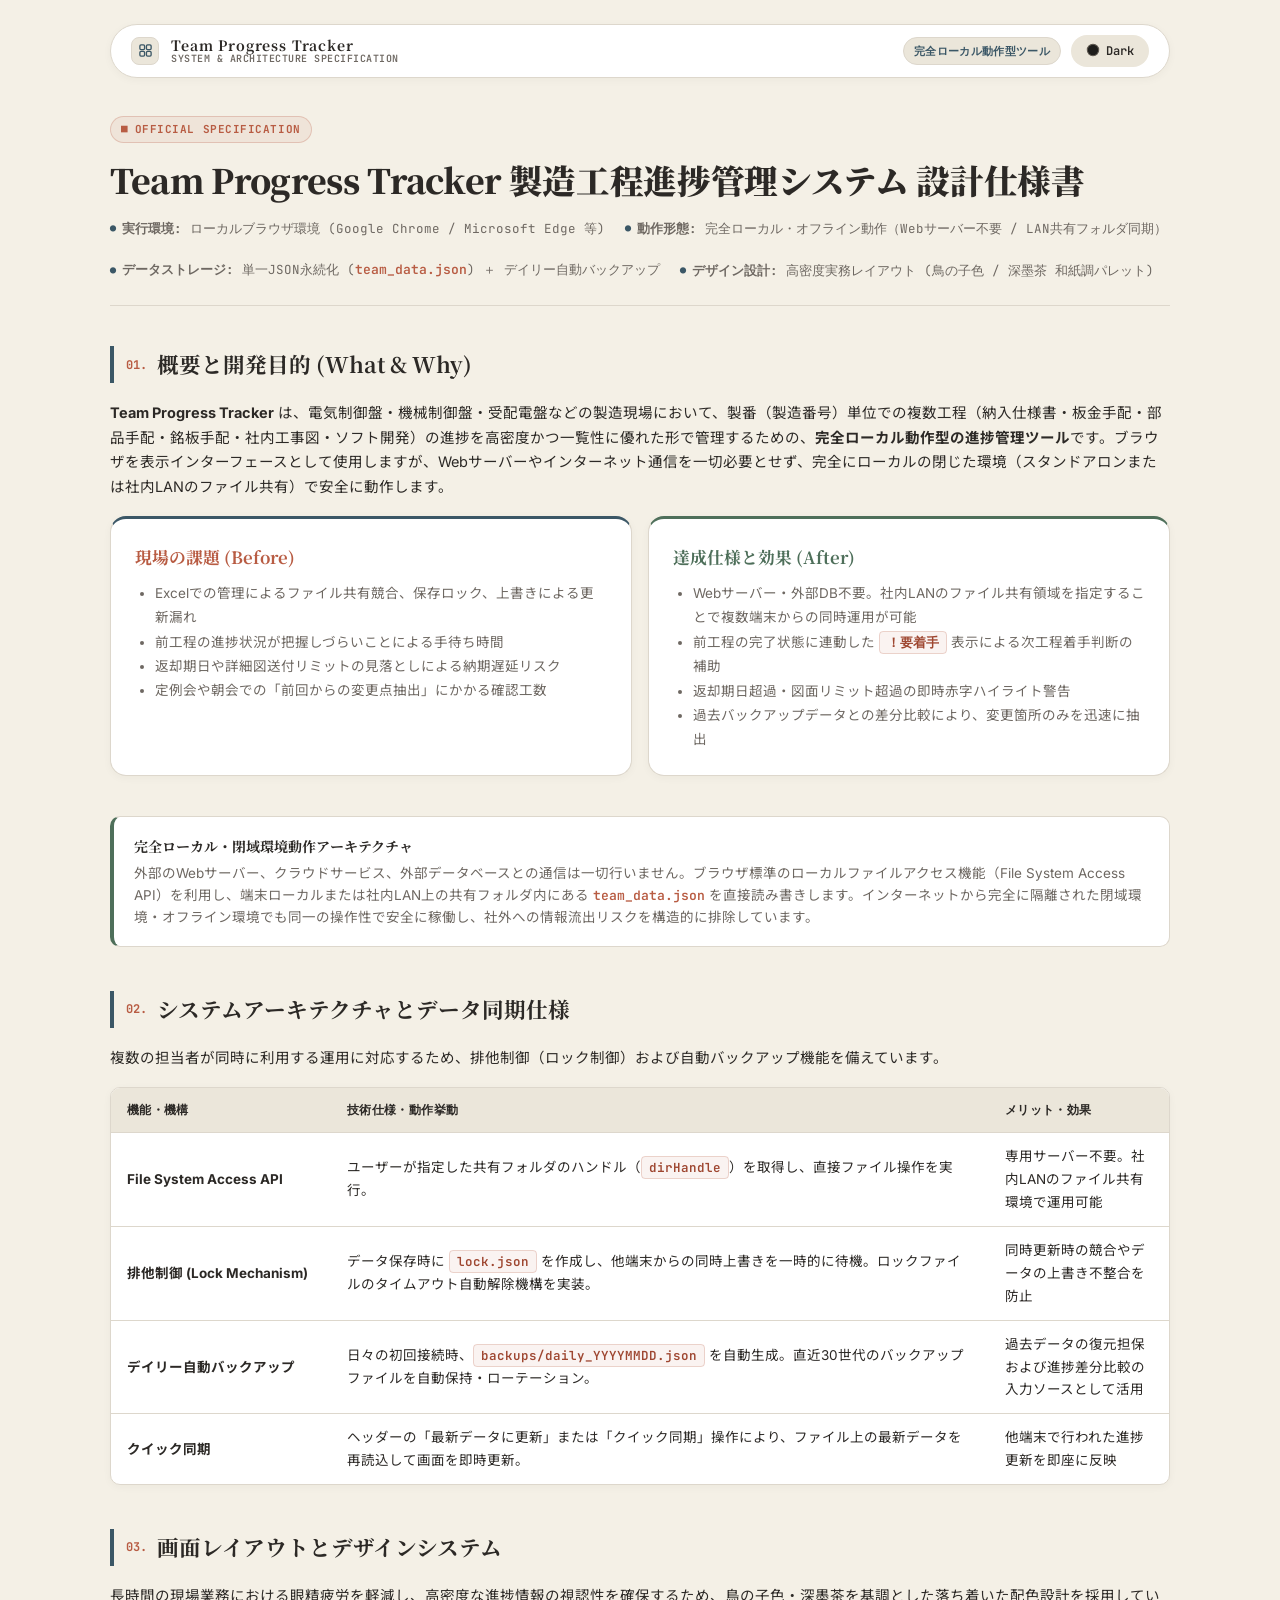
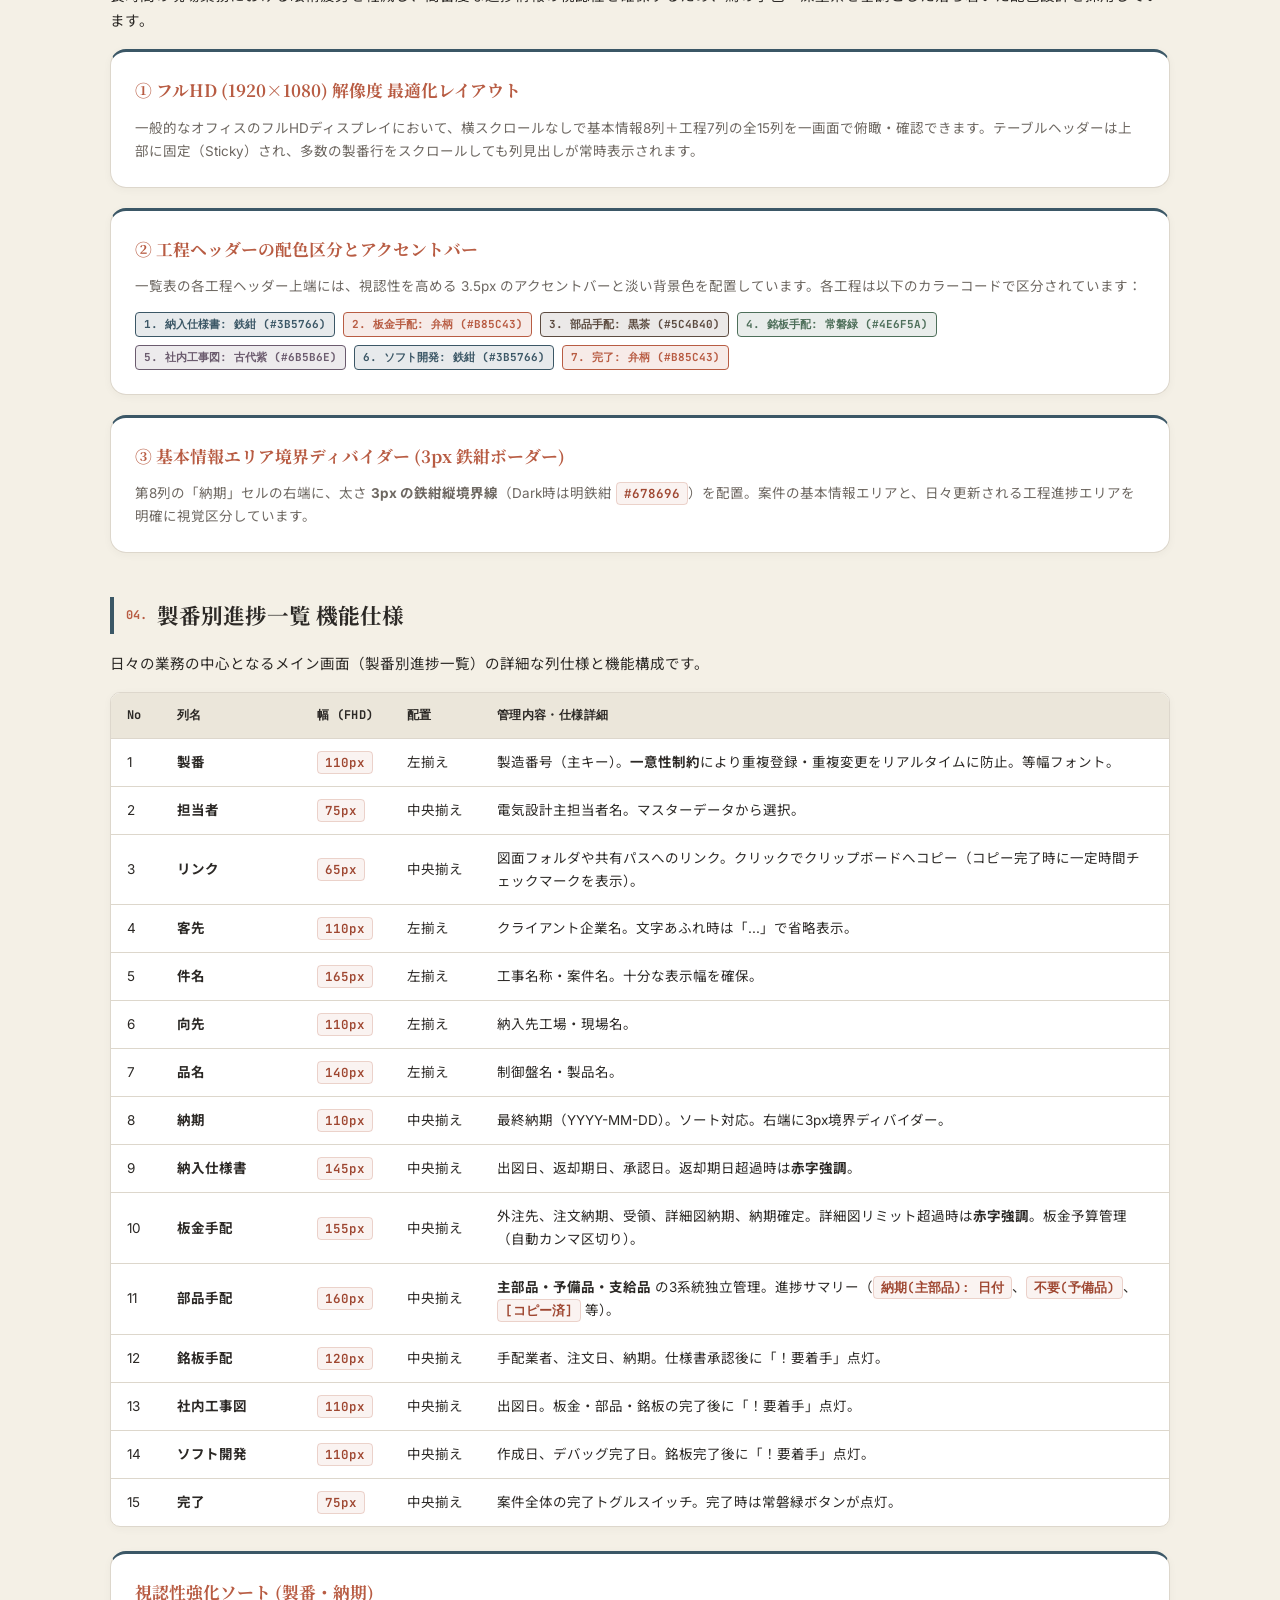
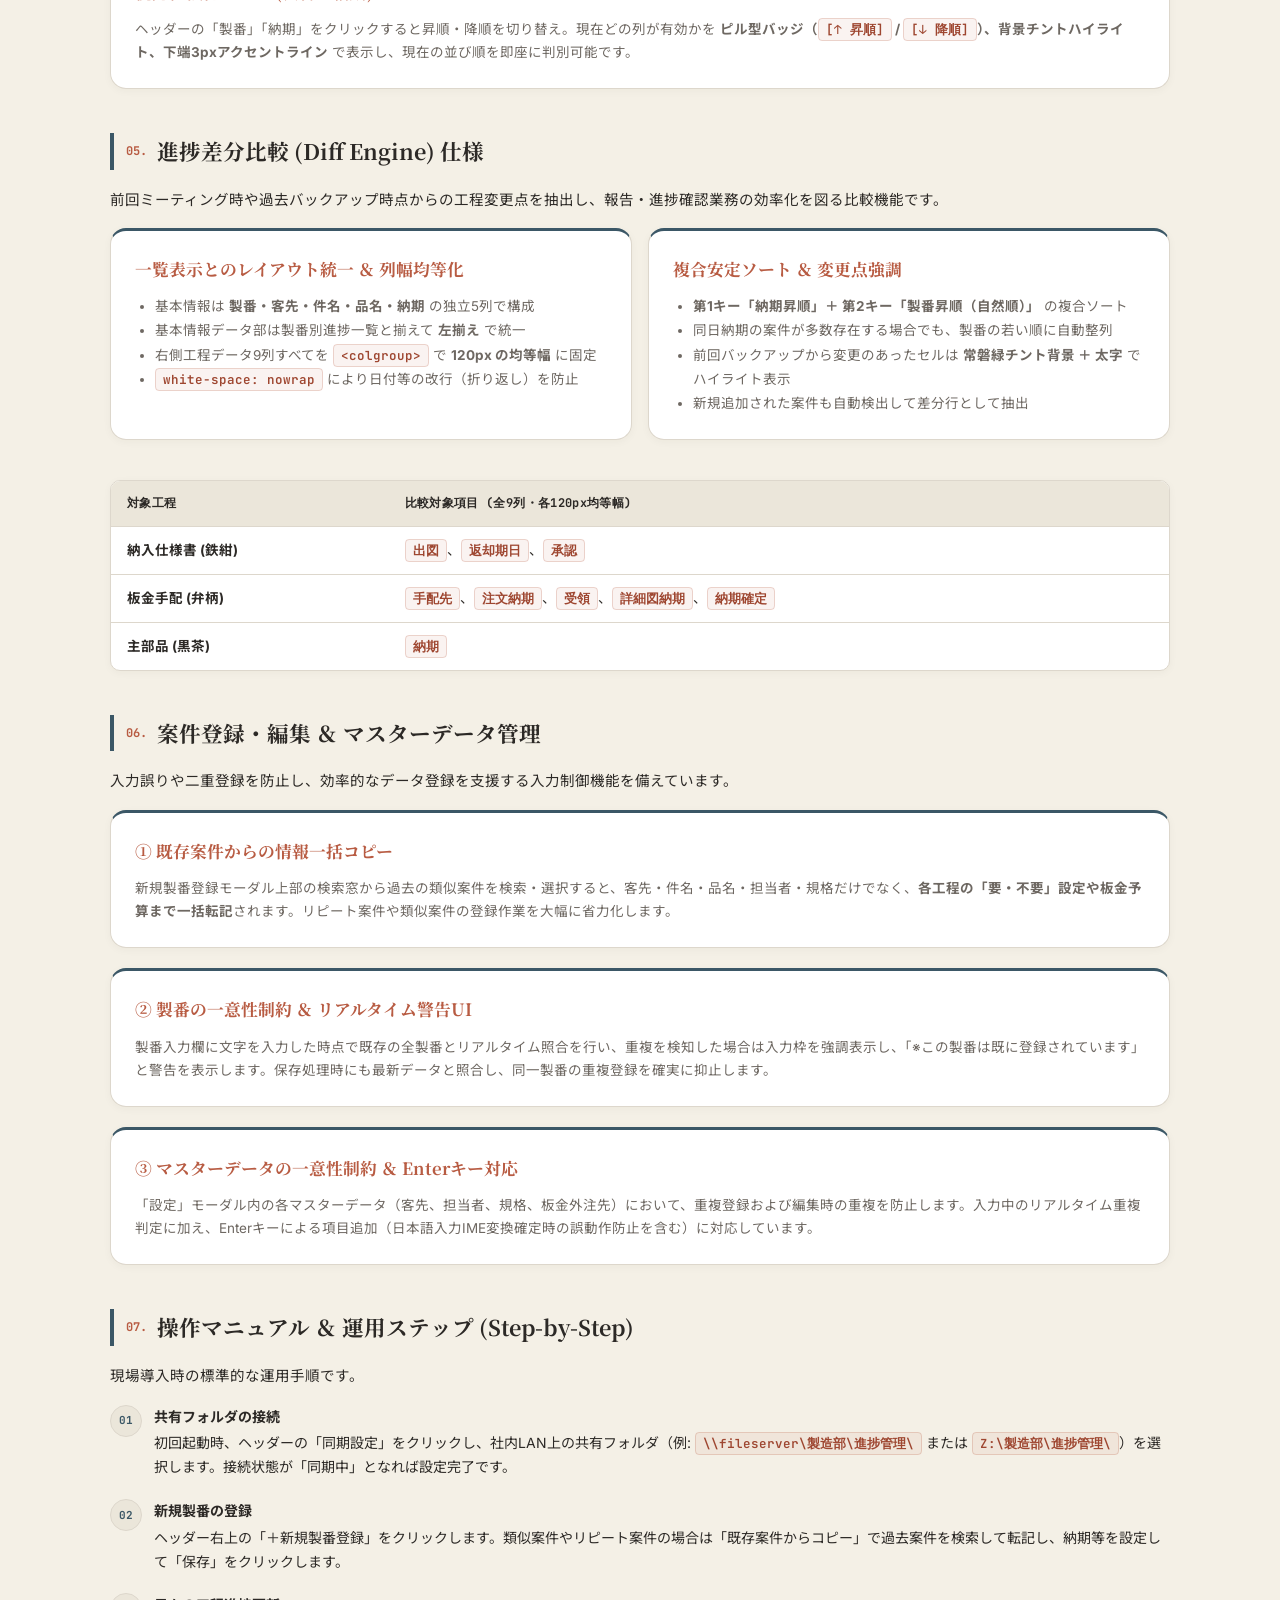
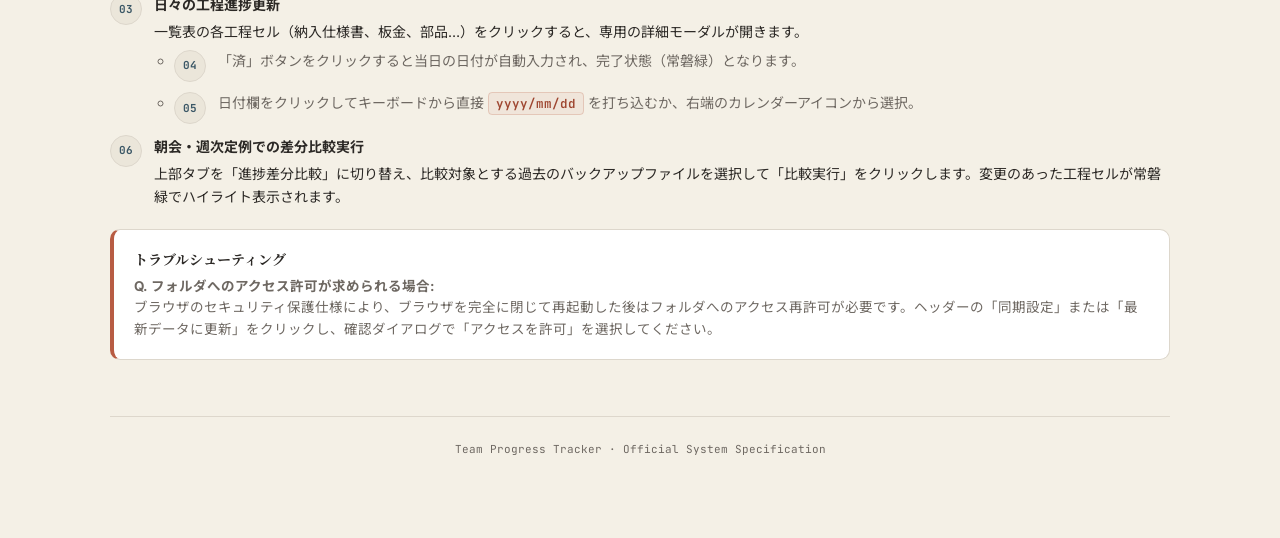
==== docs/SPECIFICATION.html @ 0c5ca718 "feat: 製造工程進捗管理システム (Team Progress Tracker) リリース ・完全ローカル・オフライン動作型進捗管理ツール ・社内LAN共有フォルダ同期・排他制御・デイリー自動バッ" ====
<!DOCTYPE html>
<html lang="ja" data-theme="light">
<head>
  <meta charset="UTF-8">
  <meta name="viewport" content="width=device-width, initial-scale=1.0">
  <title>Team Progress Tracker 取扱・機能設計仕様書</title>
  <link rel="preconnect" href="https://fonts.googleapis.com">
  <link rel="preconnect" href="https://fonts.gstatic.com" crossorigin>
  <link href="https://fonts.googleapis.com/css2?family=Cinzel:wght@600;700&family=Inter:wght@400;500;600;700&family=JetBrains+Mono:wght@400;500;600;700&family=Noto+Sans+JP:wght@400;500;700&family=Noto+Serif+JP:wght@600;700;900&display=swap" rel="stylesheet">
  <style>
    :root {
      /* Surface & Base (Light Mode: 鳥の子色パレット) */
      --bg-base: #F4F0E6;           /* 鳥の子色 (和紙調エクリュ) */
      --bg-card: #FFFFFF;           /* カード白 */
      --bg-subtle: #EBE6DA;         /* 薄グレージュ */
      --text-main: #2C2926;         /* 墨黒 */
      --text-muted: #6E6862;        /* 補助テキスト */
      --border-color: #DDD7CC;      /* やさしい境界線 */
      --border-strong: #C4BCAC;     /* 明瞭な区切り線 */

      /* 伝統色アクセント (Light Mode) */
      --color-primary: #3B5766;     /* 鉄紺 (Primary) */
      --color-accent: #B85C43;      /* 弁柄 (Accent / Ready) */
      --color-verify: #5C4B40;      /* 黒茶 (Neutral / Verify) */
      --color-success: #4E6F5A;     /* 常磐緑 (Success / Complete) */
      --color-purple: #6B5B6E;      /* 古代紫 (Secondary) */

      /* Typography */
      --font-heading: 'Noto Serif JP', 'Cinzel', serif;
      --font-body: 'Inter', 'Noto Sans JP', sans-serif;
      --font-mono: 'JetBrains Mono', monospace;

      /* UI Tokens */
      --radius-lg: 16px;
      --radius-md: 10px;
      --radius-sm: 6px;
      --shadow-sm: 0 2px 8px rgba(44, 41, 38, 0.04);
      --shadow-md: 0 4px 20px rgba(44, 41, 38, 0.06);
    }

    [data-theme="dark"] {
      /* Surface & Base (Dark Mode: 深墨茶パレット) */
      --bg-base: #1E1D1B;           /* 深墨茶 */
      --bg-card: #272623;           /* カード墨茶 */
      --bg-subtle: #32302C;         /* サブ墨茶 */
      --text-main: #EAE6DF;         /* 生成り白 */
      --text-muted: #ADA69E;        /* 補助テキスト */
      --border-color: #3E3B37;      /* ダーク境界線 */
      --border-strong: #5A554E;     /* ダーク強調線 */

      /* 伝統色アクセント (Dark Mode視認性調整色) */
      --color-primary: #678696;     /* 明鉄紺 (Primary) */
      --color-accent: #D17962;      /* 明弁柄 (Accent / Ready) */
      --color-verify: #968B82;      /* 明黒茶 (Neutral / Verify) */
      --color-success: #70947D;     /* 明常磐緑 (Success / Complete) */
      --color-purple: #9B899E;      /* 明古代紫 (Secondary) */

      --shadow-sm: 0 2px 8px rgba(0, 0, 0, 0.2);
      --shadow-md: 0 4px 20px rgba(0, 0, 0, 0.3);
    }

    * {
      box-sizing: border-box;
      margin: 0;
      padding: 0;
    }

    body {
      background-color: var(--bg-base);
      color: var(--text-main);
      font-family: var(--font-body);
      line-height: 1.7;
      padding: 24px 20px 80px;
      transition: background-color 0.25s ease, color 0.25s ease;
      -webkit-font-smoothing: antialiased;
    }

    .container {
      max-width: 1060px;
      margin: 0 auto;
    }

    /* ==========================================================================
       1. フローティング Universal Header Shell
       ========================================================================== */
    .top-controls {
      position: sticky;
      top: 16px;
      z-index: 100;
      width: 100%;
      max-width: 1060px;
      height: 54px;
      box-sizing: border-box;
      background: var(--bg-card);
      border: 1px solid var(--border-color);
      border-radius: 30px;
      padding: 0 20px;
      margin: 0 auto 36px;
      display: flex;
      justify-content: space-between;
      align-items: center;
      box-shadow: var(--shadow-sm);
      backdrop-filter: blur(12px);
      -webkit-backdrop-filter: blur(12px);
    }

    .brand-status {
      display: flex;
      align-items: center;
      gap: 12px;
    }

    .brand-icon-box {
      width: 28px;
      height: 28px;
      border-radius: 8px;
      background: var(--bg-subtle);
      border: 1px solid var(--border-color);
      display: flex;
      align-items: center;
      justify-content: center;
      color: var(--color-primary);
      flex-shrink: 0;
    }

    .brand-title-group {
      display: flex;
      flex-direction: column;
      line-height: 1.2;
    }

    .brand-title {
      font-family: var(--font-heading);
      font-weight: 700;
      font-size: 14px;
      letter-spacing: 0.06em;
      color: var(--text-main);
    }

    .brand-subtitle {
      font-family: var(--font-mono);
      font-size: 10px;
      font-weight: 600;
      color: var(--text-muted);
      letter-spacing: 0.05em;
    }

    .header-actions {
      display: flex;
      align-items: center;
      gap: 10px;
    }

    .nav-badge {
      font-family: var(--font-mono);
      font-size: 11px;
      font-weight: 600;
      padding: 4px 10px;
      background: var(--bg-subtle);
      border: 1px solid var(--border-color);
      border-radius: 20px;
      color: var(--color-primary);
      letter-spacing: 0.03em;
    }

    .theme-toggle-btn {
      background: var(--bg-subtle);
      border: 1px solid transparent;
      color: var(--text-main);
      padding: 0 14px;
      height: 32px;
      box-sizing: border-box;
      border-radius: 20px;
      font-size: 12px;
      font-weight: 600;
      font-family: var(--font-mono);
      line-height: 1;
      cursor: pointer;
      display: inline-flex;
      align-items: center;
      gap: 6px;
      transition: all 0.2s ease;
    }

    .theme-toggle-btn:hover {
      border-color: var(--border-color);
      transform: translateY(-1px);
    }

    /* ==========================================================================
       2. タイトルヘッダー & メインコンテンツ
       ========================================================================== */
    .doc-header {
      margin-bottom: 40px;
      padding-bottom: 24px;
      border-bottom: 1px solid var(--border-color);
    }

    .tool-tag {
      display: inline-flex;
      align-items: center;
      gap: 6px;
      font-family: var(--font-mono);
      font-size: 11px;
      font-weight: 700;
      color: var(--color-accent);
      background: rgba(184, 92, 67, 0.08);
      border: 1px solid rgba(184, 92, 67, 0.25);
      padding: 3px 10px;
      border-radius: 20px;
      letter-spacing: 0.05em;
      margin-bottom: 14px;
    }

    [data-theme="dark"] .tool-tag {
      background: rgba(209, 121, 98, 0.12);
      border-color: rgba(209, 121, 98, 0.3);
    }

    h1 {
      font-family: var(--font-heading);
      font-size: 2.1rem;
      font-weight: 900;
      color: var(--text-main);
      letter-spacing: -0.01em;
      line-height: 1.35;
      margin-bottom: 16px;
    }

    .meta-grid {
      display: flex;
      flex-wrap: wrap;
      gap: 20px;
      font-size: 12.5px;
      font-family: var(--font-mono);
      color: var(--text-muted);
    }

    .meta-item {
      display: flex;
      align-items: center;
      gap: 6px;
    }

    .meta-symbol {
      color: var(--color-primary);
      font-size: 10px;
    }

    /* ==========================================================================
       3. セクション & カードコンポーネント
       ========================================================================== */
    section {
      margin-bottom: 44px;
    }

    h2 {
      font-family: var(--font-heading);
      font-size: 1.35rem;
      font-weight: 700;
      color: var(--text-main);
      margin-bottom: 18px;
      display: flex;
      align-items: center;
      gap: 10px;
      border-left: 4px solid var(--color-primary);
      padding-left: 12px;
    }

    h2 .section-indicator {
      color: var(--color-accent);
      font-size: 12px;
      font-family: var(--font-mono);
      font-weight: 700;
    }

    h3 {
      font-family: var(--font-heading);
      font-size: 1.05rem;
      font-weight: 700;
      color: var(--color-accent);
      margin: 20px 0 10px;
    }

    p {
      margin-bottom: 16px;
      color: var(--text-main);
      font-size: 14.5px;
    }

    .card {
      background-color: var(--bg-card);
      border: 1px solid var(--border-color);
      border-radius: var(--radius-lg);
      padding: 24px;
      margin-bottom: 20px;
      box-shadow: var(--shadow-sm);
      border-top: 3px solid var(--color-primary);
    }

    .card-grid {
      display: grid;
      grid-template-columns: repeat(auto-fit, minmax(310px, 1fr));
      gap: 16px;
      margin-bottom: 20px;
    }

    /* テーブル */
    .table-container {
      overflow-x: auto;
      border-radius: var(--radius-md);
      border: 1px solid var(--border-color);
      background: var(--bg-card);
      margin: 16px 0 24px;
      box-shadow: var(--shadow-sm);
    }

    table {
      width: 100%;
      border-collapse: collapse;
      font-size: 13.5px;
    }

    th {
      background-color: var(--bg-subtle);
      color: var(--text-main);
      font-family: var(--font-mono);
      font-size: 12px;
      font-weight: 700;
      padding: 12px 16px;
      text-align: left;
      border-bottom: 1px solid var(--border-color);
      letter-spacing: 0.03em;
    }

    td {
      padding: 12px 16px;
      border-bottom: 1px solid var(--border-color);
      color: var(--text-main);
    }

    tr:last-child td {
      border-bottom: none;
    }

    tr:hover td {
      background-color: rgba(59, 87, 102, 0.03);
    }

    /* コード・ブロック */
    pre {
      background-color: var(--bg-subtle);
      border: 1px solid var(--border-color);
      border-radius: var(--radius-md);
      padding: 16px 18px;
      overflow-x: auto;
      margin: 12px 0 20px;
    }

    code {
      font-family: var(--font-mono);
      font-size: 13px;
      color: var(--color-accent);
      font-weight: 600;
    }

    p code, li code, td code {
      background: rgba(184, 92, 67, 0.07);
      border: 1px solid rgba(184, 92, 67, 0.22);
      color: #9E4630;
      padding: 2px 7px;
      border-radius: 4px;
      font-size: 12.5px;
    }

    [data-theme="dark"] p code, 
    [data-theme="dark"] li code, 
    [data-theme="dark"] td code {
      background: rgba(209, 121, 98, 0.12);
      border-color: rgba(209, 121, 98, 0.3);
      color: #E29D8B;
    }

    /* コールアウト / アラート */
    .callout {
      border-radius: var(--radius-md);
      padding: 18px 20px;
      margin: 18px 0;
      display: flex;
      gap: 14px;
      background: var(--bg-card);
      border: 1px solid var(--border-color);
      border-left: 4px solid var(--color-primary);
    }

    .callout.accent {
      border-left-color: var(--color-accent);
    }

    .callout.success {
      border-left-color: var(--color-success);
    }

    .callout-title {
      font-family: var(--font-heading);
      font-size: 14px;
      font-weight: 700;
      color: var(--text-main);
      margin-bottom: 4px;
    }

    .callout-body {
      font-size: 13.5px;
      color: var(--text-muted);
      line-height: 1.6;
    }

    /* ステップリスト */
    .step-list {
      list-style: none;
      counter-reset: step-seq;
      margin: 14px 0;
    }

    .step-list li {
      counter-increment: step-seq;
      position: relative;
      padding-left: 44px;
      margin-bottom: 20px;
      font-size: 14px;
    }

    .step-list li::before {
      content: counter(step-seq, decimal-leading-zero);
      position: absolute;
      left: 0;
      top: 0;
      width: 30px;
      height: 30px;
      background: var(--bg-subtle);
      border: 1px solid var(--border-color);
      color: var(--color-primary);
      font-family: var(--font-mono);
      font-weight: 700;
      border-radius: 50%;
      display: flex;
      align-items: center;
      justify-content: center;
      font-size: 11px;
    }

    .step-title {
      font-weight: 700;
      color: var(--text-main);
      margin-bottom: 3px;
    }

    /* バッジ */
    .badge {
      display: inline-block;
      padding: 2px 8px;
      border-radius: 4px;
      font-size: 11px;
      font-family: var(--font-mono);
      font-weight: 700;
    }

    .badge-primary { background: rgba(59, 87, 102, 0.12); color: var(--color-primary); border: 1px solid var(--color-primary); }
    .badge-accent { background: rgba(184, 92, 67, 0.12); color: var(--color-accent); border: 1px solid var(--color-accent); }
    .badge-success { background: rgba(78, 111, 90, 0.12); color: var(--color-success); border: 1px solid var(--color-success); }
    .badge-purple { background: rgba(107, 91, 110, 0.12); color: var(--color-purple); border: 1px solid var(--color-purple); }

    /* ==========================================================================
       4. フッター規格
       ========================================================================== */
    .spec-footer {
      width: 100%;
      max-width: 1060px;
      margin-top: 56px;
      padding-top: 24px;
      border-top: 1px solid var(--border-color);
      text-align: center;
      margin-left: auto;
      margin-right: auto;
    }

    .spec-footer-sub {
      font-family: var(--font-mono);
      font-size: 11px;
      color: var(--text-muted);
      line-height: 1.6;
    }

    @media (max-width: 640px) {
      body {
        padding: 16px 14px 60px;
      }
      .top-controls {
        height: 50px;
        padding: 0 14px;
        margin-bottom: 24px;
      }
      .brand-subtitle {
        display: none;
      }
      h1 {
        font-size: 1.6rem;
      }
    }
  </style>
</head>
<body>

  <div class="container">
    <!-- 共通フローティングヘッダー -->
    <header class="top-controls">
      <div class="brand-status">
        <div class="brand-icon-box">
          <svg width="15" height="15" viewBox="0 0 16 16" fill="none">
            <rect x="2" y="2" width="5" height="5" rx="1.2" stroke="currentColor" stroke-width="1.4"/>
            <rect x="9" y="2" width="5" height="5" rx="1.2" stroke="currentColor" stroke-width="1.4"/>
            <rect x="2" y="9" width="5" height="5" rx="1.2" stroke="currentColor" stroke-width="1.4"/>
            <rect x="9" y="9" width="5" height="5" rx="1.2" stroke="currentColor" stroke-width="1.4"/>
          </svg>
        </div>
        <div class="brand-title-group">
          <span class="brand-title">Team Progress Tracker</span>
          <span class="brand-subtitle">SYSTEM & ARCHITECTURE SPECIFICATION</span>
        </div>
      </div>

      <div class="header-actions">
        <span class="nav-badge">完全ローカル動作型ツール</span>
        <button class="theme-toggle-btn" onclick="toggleTheme()" id="theme-toggle-btn" aria-label="テーマ切替">
          <span id="theme-icon">
            <svg width="14" height="14" viewBox="0 0 16 16" fill="none"><circle cx="8" cy="8" r="6.5" fill="#1E1D1B" stroke="#5E5850" stroke-width="1.2"/></svg>
          </span>
          <span id="theme-text">Dark</span>
        </button>
      </div>
    </header>

    <!-- ドキュメントヘッダー -->
    <div class="doc-header">
      <div class="tool-tag">
        <span>■</span>
        <span>OFFICIAL SPECIFICATION</span>
      </div>
      <h1>Team Progress Tracker 製造工程進捗管理システム 設計仕様書</h1>
      <div class="meta-grid">
        <div class="meta-item">
          <span class="meta-symbol">●</span>
          <span><strong>実行環境:</strong> ローカルブラウザ環境 (Google Chrome / Microsoft Edge 等)</span>
        </div>
        <div class="meta-item">
          <span class="meta-symbol">●</span>
          <span><strong>動作形態:</strong> 完全ローカル・オフライン動作（Webサーバー不要 / LAN共有フォルダ同期）</span>
        </div>
        <div class="meta-item">
          <span class="meta-symbol">●</span>
          <span><strong>データストレージ:</strong> 単一JSON永続化 (<code>team_data.json</code>) ＋ デイリー自動バックアップ</span>
        </div>
        <div class="meta-item">
          <span class="meta-symbol">●</span>
          <span><strong>デザイン設計:</strong> 高密度実務レイアウト (鳥の子色 / 深墨茶 和紙調パレット)</span>
        </div>
      </div>
    </div>

    <!-- 1. 概要と開発目的 -->
    <section>
      <h2><span class="section-indicator">01.</span> 概要と開発目的 (What & Why)</h2>
      <p>
        <strong>Team Progress Tracker</strong> は、電気制御盤・機械制御盤・受配電盤などの製造現場において、製番（製造番号）単位での複数工程（納入仕様書・板金手配・部品手配・銘板手配・社内工事図・ソフト開発）の進捗を高密度かつ一覧性に優れた形で管理するための、<strong>完全ローカル動作型の進捗管理ツール</strong>です。ブラウザを表示インターフェースとして使用しますが、Webサーバーやインターネット通信を一切必要とせず、完全にローカルの閉じた環境（スタンドアロンまたは社内LANのファイル共有）で安全に動作します。
      </p>

      <div class="card-grid">
        <div class="card">
          <h3 style="margin-top:0;">現場の課題 (Before)</h3>
          <ul style="padding-left: 20px; font-size: 13.5px; color: var(--text-muted); line-height: 1.8;">
            <li>Excelでの管理によるファイル共有競合、保存ロック、上書きによる更新漏れ</li>
            <li>前工程の進捗状況が把握しづらいことによる手待ち時間</li>
            <li>返却期日や詳細図送付リミットの見落としによる納期遅延リスク</li>
            <li>定例会や朝会での「前回からの変更点抽出」にかかる確認工数</li>
          </ul>
        </div>
        <div class="card" style="border-top-color: var(--color-success);">
          <h3 style="margin-top:0; color: var(--color-success);">達成仕様と効果 (After)</h3>
          <ul style="padding-left: 20px; font-size: 13.5px; color: var(--text-muted); line-height: 1.8;">
            <li>Webサーバー・外部DB不要。社内LANのファイル共有領域を指定することで複数端末からの同時運用が可能</li>
            <li>前工程の完了状態に連動した <code>！要着手</code> 表示による次工程着手判断の補助</li>
            <li>返却期日超過・図面リミット超過の即時赤字ハイライト警告</li>
            <li>過去バックアップデータとの差分比較により、変更箇所のみを迅速に抽出</li>
          </ul>
        </div>
      </div>

      <div class="callout success">
        <div>
          <div class="callout-title">完全ローカル・閉域環境動作アーキテクチャ</div>
          <div class="callout-body">
            外部のWebサーバー、クラウドサービス、外部データベースとの通信は一切行いません。ブラウザ標準のローカルファイルアクセス機能（File System Access API）を利用し、端末ローカルまたは社内LAN上の共有フォルダ内にある <code>team_data.json</code> を直接読み書きします。インターネットから完全に隔離された閉域環境・オフライン環境でも同一の操作性で安全に稼働し、社外への情報流出リスクを構造的に排除しています。
          </div>
        </div>
      </div>
    </section>

    <!-- 2. システムアーキテクチャとデータ同期 -->
    <section>
      <h2><span class="section-indicator">02.</span> システムアーキテクチャとデータ同期仕様</h2>
      <p>
        複数の担当者が同時に利用する運用に対応するため、排他制御（ロック制御）および自動バックアップ機能を備えています。
      </p>

      <div class="table-container">
        <table>
          <thead>
            <tr>
              <th style="width: 220px;">機能・機構</th>
              <th>技術仕様・動作挙動</th>
              <th style="width: 180px;">メリット・効果</th>
            </tr>
          </thead>
          <tbody>
            <tr>
              <td><strong>File System Access API</strong></td>
              <td>ユーザーが指定した共有フォルダのハンドル（<code>dirHandle</code>）を取得し、直接ファイル操作を実行。</td>
              <td>専用サーバー不要。社内LANのファイル共有環境で運用可能</td>
            </tr>
            <tr>
              <td><strong>排他制御 (Lock Mechanism)</strong></td>
              <td>データ保存時に <code>lock.json</code> を作成し、他端末からの同時上書きを一時的に待機。ロックファイルのタイムアウト自動解除機構を実装。</td>
              <td>同時更新時の競合やデータの上書き不整合を防止</td>
            </tr>
            <tr>
              <td><strong>デイリー自動バックアップ</strong></td>
              <td>日々の初回接続時、<code>backups/daily_YYYYMMDD.json</code> を自動生成。直近30世代のバックアップファイルを自動保持・ローテーション。</td>
              <td>過去データの復元担保および進捗差分比較の入力ソースとして活用</td>
            </tr>
            <tr>
              <td><strong>クイック同期</strong></td>
              <td>ヘッダーの「最新データに更新」または「クイック同期」操作により、ファイル上の最新データを再読込して画面を即時更新。</td>
              <td>他端末で行われた進捗更新を即座に反映</td>
            </tr>
          </tbody>
        </table>
      </div>
    </section>

    <!-- 3. 画面レイアウトとデザインシステム -->
    <section>
      <h2><span class="section-indicator">03.</span> 画面レイアウトとデザインシステム</h2>
      <p>
        長時間の現場業務における眼精疲労を軽減し、高密度な進捗情報の視認性を確保するため、鳥の子色・深墨茶を基調とした落ち着いた配色設計を採用しています。
      </p>

      <div class="card">
        <h3 style="font-size: 1.05rem; margin-top:0; margin-bottom:12px;">① フルHD (1920×1080) 解像度 最適化レイアウト</h3>
        <p style="font-size: 13.5px; color: var(--text-muted); margin-bottom: 0;">
          一般的なオフィスのフルHDディスプレイにおいて、横スクロールなしで基本情報8列＋工程7列の全15列を一画面で俯瞰・確認できます。テーブルヘッダーは上部に固定（Sticky）され、多数の製番行をスクロールしても列見出しが常時表示されます。
        </p>
      </div>

      <div class="card">
        <h3 style="font-size: 1.05rem; margin-top:0; margin-bottom:12px;">② 工程ヘッダーの配色区分とアクセントバー</h3>
        <p style="font-size: 13.5px; color: var(--text-muted); margin-bottom: 14px;">
          一覧表の各工程ヘッダー上端には、視認性を高める 3.5px のアクセントバーと淡い背景色を配置しています。各工程は以下のカラーコードで区分されています：
        </p>
        <div style="display: flex; flex-wrap: wrap; gap: 8px; font-size: 12px; font-family: var(--font-mono);">
          <span class="badge badge-primary">1. 納入仕様書: 鉄紺 (#3B5766)</span>
          <span class="badge badge-accent">2. 板金手配: 弁柄 (#B85C43)</span>
          <span class="badge" style="background: rgba(92, 75, 64, 0.12); color: #5C4B40; border: 1px solid #5C4B40;">3. 部品手配: 黒茶 (#5C4B40)</span>
          <span class="badge badge-success">4. 銘板手配: 常磐緑 (#4E6F5A)</span>
          <span class="badge badge-purple">5. 社内工事図: 古代紫 (#6B5B6E)</span>
          <span class="badge badge-primary">6. ソフト開発: 鉄紺 (#3B5766)</span>
          <span class="badge badge-accent">7. 完了: 弁柄 (#B85C43)</span>
        </div>
      </div>

      <div class="card">
        <h3 style="font-size: 1.05rem; margin-top:0; margin-bottom:12px;">③ 基本情報エリア境界ディバイダー (3px 鉄紺ボーダー)</h3>
        <p style="font-size: 13.5px; color: var(--text-muted); margin-bottom: 0;">
          第8列の「納期」セルの右端に、太さ <strong>3px の鉄紺縦境界線</strong>（Dark時は明鉄紺 <code>#678696</code>）を配置。案件の基本情報エリアと、日々更新される工程進捗エリアを明確に視覚区分しています。
        </p>
      </div>
    </section>

    <!-- 4. 製番別進捗一覧 機能仕様 -->
    <section>
      <h2><span class="section-indicator">04.</span> 製番別進捗一覧 機能仕様</h2>
      <p>
        日々の業務の中心となるメイン画面（製番別進捗一覧）の詳細な列仕様と機能構成です。
      </p>

      <div class="table-container">
        <table>
          <thead>
            <tr>
              <th style="width: 50px;">No</th>
              <th style="width: 140px;">列名</th>
              <th style="width: 90px;">幅 (FHD)</th>
              <th style="width: 90px;">配置</th>
              <th>管理内容・仕様詳細</th>
            </tr>
          </thead>
          <tbody>
            <tr>
              <td>1</td>
              <td><strong>製番</strong></td>
              <td><code>110px</code></td>
              <td>左揃え</td>
              <td>製造番号（主キー）。<strong>一意性制約</strong>により重複登録・重複変更をリアルタイムに防止。等幅フォント。</td>
            </tr>
            <tr>
              <td>2</td>
              <td><strong>担当者</strong></td>
              <td><code>75px</code></td>
              <td>中央揃え</td>
              <td>電気設計主担当者名。マスターデータから選択。</td>
            </tr>
            <tr>
              <td>3</td>
              <td><strong>リンク</strong></td>
              <td><code>65px</code></td>
              <td>中央揃え</td>
              <td>図面フォルダや共有パスへのリンク。クリックでクリップボードへコピー（コピー完了時に一定時間チェックマークを表示）。</td>
            </tr>
            <tr>
              <td>4</td>
              <td><strong>客先</strong></td>
              <td><code>110px</code></td>
              <td>左揃え</td>
              <td>クライアント企業名。文字あふれ時は「...」で省略表示。</td>
            </tr>
            <tr>
              <td>5</td>
              <td><strong>件名</strong></td>
              <td><code>165px</code></td>
              <td>左揃え</td>
              <td>工事名称・案件名。十分な表示幅を確保。</td>
            </tr>
            <tr>
              <td>6</td>
              <td><strong>向先</strong></td>
              <td><code>110px</code></td>
              <td>左揃え</td>
              <td>納入先工場・現場名。</td>
            </tr>
            <tr>
              <td>7</td>
              <td><strong>品名</strong></td>
              <td><code>140px</code></td>
              <td>左揃え</td>
              <td>制御盤名・製品名。</td>
            </tr>
            <tr>
              <td>8</td>
              <td><strong>納期</strong></td>
              <td><code>110px</code></td>
              <td>中央揃え</td>
              <td>最終納期（YYYY-MM-DD）。ソート対応。右端に3px境界ディバイダー。</td>
            </tr>
            <tr>
              <td>9</td>
              <td><strong>納入仕様書</strong></td>
              <td><code>145px</code></td>
              <td>中央揃え</td>
              <td>出図日、返却期日、承認日。返却期日超過時は<strong>赤字強調</strong>。</td>
            </tr>
            <tr>
              <td>10</td>
              <td><strong>板金手配</strong></td>
              <td><code>155px</code></td>
              <td>中央揃え</td>
              <td>外注先、注文納期、受領、詳細図納期、納期確定。詳細図リミット超過時は<strong>赤字強調</strong>。板金予算管理（自動カンマ区切り）。</td>
            </tr>
            <tr>
              <td>11</td>
              <td><strong>部品手配</strong></td>
              <td><code>160px</code></td>
              <td>中央揃え</td>
              <td><strong>主部品・予備品・支給品</strong> の3系統独立管理。進捗サマリー（<code>納期(主部品): 日付</code>、<code>不要(予備品)</code>、<code>[コピー済]</code> 等）。</td>
            </tr>
            <tr>
              <td>12</td>
              <td><strong>銘板手配</strong></td>
              <td><code>120px</code></td>
              <td>中央揃え</td>
              <td>手配業者、注文日、納期。仕様書承認後に「！要着手」点灯。</td>
            </tr>
            <tr>
              <td>13</td>
              <td><strong>社内工事図</strong></td>
              <td><code>110px</code></td>
              <td>中央揃え</td>
              <td>出図日。板金・部品・銘板の完了後に「！要着手」点灯。</td>
            </tr>
            <tr>
              <td>14</td>
              <td><strong>ソフト開発</strong></td>
              <td><code>110px</code></td>
              <td>中央揃え</td>
              <td>作成日、デバッグ完了日。銘板完了後に「！要着手」点灯。</td>
            </tr>
            <tr>
              <td>15</td>
              <td><strong>完了</strong></td>
              <td><code>75px</code></td>
              <td>中央揃え</td>
              <td>案件全体の完了トグルスイッチ。完了時は常磐緑ボタンが点灯。</td>
            </tr>
          </tbody>
        </table>
      </div>

      <div class="card">
        <h3 style="font-size: 1.05rem; margin-top:0; margin-bottom:12px;">視認性強化ソート (製番・納期)</h3>
        <p style="font-size: 13.5px; color: var(--text-muted); margin-bottom: 0;">
          ヘッダーの「製番」「納期」をクリックすると昇順・降順を切り替え。現在どの列が有効かを <strong>ピル型バッジ（<code>[↑ 昇順]</code> / <code>[↓ 降順]</code>）、背景チントハイライト、下端3pxアクセントライン</strong> で表示し、現在の並び順を即座に判別可能です。
        </p>
      </div>
    </section>

    <!-- 5. 進捗差分比較 (Diff Engine) 機能仕様 -->
    <section>
      <h2><span class="section-indicator">05.</span> 進捗差分比較 (Diff Engine) 仕様</h2>
      <p>
        前回ミーティング時や過去バックアップ時点からの工程変更点を抽出し、報告・進捗確認業務の効率化を図る比較機能です。
      </p>

      <div class="card-grid">
        <div class="card">
          <h3 style="margin-top:0;">一覧表示とのレイアウト統一 ＆ 列幅均等化</h3>
          <ul style="padding-left: 20px; font-size: 13.5px; color: var(--text-muted); line-height: 1.8;">
            <li>基本情報は <strong>製番・客先・件名・品名・納期</strong> の独立5列で構成</li>
            <li>基本情報データ部は製番別進捗一覧と揃えて <strong>左揃え</strong> で統一</li>
            <li>右側工程データ9列すべてを <code>&lt;colgroup&gt;</code> で <strong>120px の均等幅</strong> に固定</li>
            <li><code>white-space: nowrap</code> により日付等の改行（折り返し）を防止</li>
          </ul>
        </div>
        <div class="card">
          <h3 style="margin-top:0;">複合安定ソート ＆ 変更点強調</h3>
          <ul style="padding-left: 20px; font-size: 13.5px; color: var(--text-muted); line-height: 1.8;">
            <li><strong>第1キー「納期昇順」＋ 第2キー「製番昇順（自然順）」</strong> の複合ソート</li>
            <li>同日納期の案件が多数存在する場合でも、製番の若い順に自動整列</li>
            <li>前回バックアップから変更のあったセルは <strong>常磐緑チント背景 ＋ 太字</strong> でハイライト表示</li>
            <li>新規追加された案件も自動検出して差分行として抽出</li>
          </ul>
        </div>
      </div>

      <div class="table-container">
        <table>
          <thead>
            <tr>
              <th>対象工程</th>
              <th>比較対象項目 (全9列・各120px均等幅)</th>
            </tr>
          </thead>
          <tbody>
            <tr>
              <td><strong>納入仕様書 (鉄紺)</strong></td>
              <td><code>出図</code>、<code>返却期日</code>、<code>承認</code></td>
            </tr>
            <tr>
              <td><strong>板金手配 (弁柄)</strong></td>
              <td><code>手配先</code>、<code>注文納期</code>、<code>受領</code>、<code>詳細図納期</code>、<code>納期確定</code></td>
            </tr>
            <tr>
              <td><strong>主部品 (黒茶)</strong></td>
              <td><code>納期</code></td>
            </tr>
          </tbody>
        </table>
      </div>
    </section>

    <!-- 6. 案件登録・編集とマスターデータ管理 -->
    <section>
      <h2><span class="section-indicator">06.</span> 案件登録・編集 ＆ マスターデータ管理</h2>
      <p>
        入力誤りや二重登録を防止し、効率的なデータ登録を支援する入力制御機能を備えています。
      </p>

      <div class="card">
        <h3 style="font-size: 1.05rem; margin-top:0; margin-bottom:12px;">① 既存案件からの情報一括コピー</h3>
        <p style="font-size: 13.5px; color: var(--text-muted); margin-bottom: 0;">
          新規製番登録モーダル上部の検索窓から過去の類似案件を検索・選択すると、客先・件名・品名・担当者・規格だけでなく、<strong>各工程の「要・不要」設定や板金予算まで一括転記</strong>されます。リピート案件や類似案件の登録作業を大幅に省力化します。
        </p>
      </div>

      <div class="card">
        <h3 style="font-size: 1.05rem; margin-top:0; margin-bottom:12px;">② 製番の一意性制約 ＆ リアルタイム警告UI</h3>
        <p style="font-size: 13.5px; color: var(--text-muted); margin-bottom: 0;">
          製番入力欄に文字を入力した時点で既存の全製番とリアルタイム照合を行い、重複を検知した場合は入力枠を強調表示し、「※この製番は既に登録されています」と警告を表示します。保存処理時にも最新データと照合し、同一製番の重複登録を確実に抑止します。
        </p>
      </div>

      <div class="card">
        <h3 style="font-size: 1.05rem; margin-top:0; margin-bottom:12px;">③ マスターデータの一意性制約 ＆ Enterキー対応</h3>
        <p style="font-size: 13.5px; color: var(--text-muted); margin-bottom: 0;">
          「設定」モーダル内の各マスターデータ（客先、担当者、規格、板金外注先）において、重複登録および編集時の重複を防止します。入力中のリアルタイム重複判定に加え、Enterキーによる項目追加（日本語入力IME変換確定時の誤動作防止を含む）に対応しています。
        </p>
      </div>
    </section>

    <!-- 7. 操作マニュアル ＆ 運用ステップ -->
    <section>
      <h2><span class="section-indicator">07.</span> 操作マニュアル ＆ 運用ステップ (Step-by-Step)</h2>
      <p>
        現場導入時の標準的な運用手順です。
      </p>

      <ol class="step-list">
        <li>
          <div class="step-title">共有フォルダの接続</div>
          初回起動時、ヘッダーの「同期設定」をクリックし、社内LAN上の共有フォルダ（例: <code>\\fileserver\製造部\進捗管理\</code> または <code>Z:\製造部\進捗管理\</code>）を選択します。接続状態が「同期中」となれば設定完了です。
        </li>
        <li>
          <div class="step-title">新規製番の登録</div>
          ヘッダー右上の「＋新規製番登録」をクリックします。類似案件やリピート案件の場合は「既存案件からコピー」で過去案件を検索して転記し、納期等を設定して「保存」をクリックします。
        </li>
        <li>
          <div class="step-title">日々の工程進捗更新</div>
          一覧表の各工程セル（納入仕様書、板金、部品…）をクリックすると、専用の詳細モーダルが開きます。
          <ul style="padding-left: 20px; font-size: 13px; color: var(--text-muted); margin-top: 6px; line-height: 1.6;">
            <li>「済」ボタンをクリックすると当日の日付が自動入力され、完了状態（常磐緑）となります。</li>
            <li>日付欄をクリックしてキーボードから直接 <code>yyyy/mm/dd</code> を打ち込むか、右端のカレンダーアイコンから選択。</li>
          </ul>
        </li>
        <li>
          <div class="step-title">朝会・週次定例での差分比較実行</div>
          上部タブを「進捗差分比較」に切り替え、比較対象とする過去のバックアップファイルを選択して「比較実行」をクリックします。変更のあった工程セルが常磐緑でハイライト表示されます。
        </li>
      </ol>

      <div class="callout accent">
        <div>
          <div class="callout-title">トラブルシューティング</div>
          <div class="callout-body">
            <strong>Q. フォルダへのアクセス許可が求められる場合:</strong><br>
            ブラウザのセキュリティ保護仕様により、ブラウザを完全に閉じて再起動した後はフォルダへのアクセス再許可が必要です。ヘッダーの「同期設定」または「最新データに更新」をクリックし、確認ダイアログで「アクセスを許可」を選択してください。
          </div>
        </div>
      </div>
    </section>

    <!-- フッター -->
    <footer class="spec-footer">
      <div class="spec-footer-sub">
        Team Progress Tracker &middot; Official System Specification
      </div>
    </footer>
  </div>

  <script>
    function updateThemeUI(theme) {
      document.documentElement.setAttribute('data-theme', theme);
      const textSpan = document.getElementById('theme-text');
      const iconSpan = document.getElementById('theme-icon');
      if (!textSpan || !iconSpan) return;

      if (theme === 'dark') {
        textSpan.innerText = 'Light';
        iconSpan.innerHTML = '<svg width="14" height="14" viewBox="0 0 16 16" fill="none"><circle cx="8" cy="8" r="6" fill="#F4F0E6" stroke="#C8C2B8" stroke-width="1.8"/></svg>';
      } else {
        textSpan.innerText = 'Dark';
        iconSpan.innerHTML = '<svg width="14" height="14" viewBox="0 0 16 16" fill="none"><circle cx="8" cy="8" r="6.5" fill="#1E1D1B" stroke="#5E5850" stroke-width="1.2"/></svg>';
      }
    }

    function toggleTheme() {
      const current = document.documentElement.getAttribute('data-theme');
      const next = current === 'dark' ? 'light' : 'dark';
      updateThemeUI(next);
    }

    // OSテーマ自動判定
    const prefersDark = window.matchMedia('(prefers-color-scheme: dark)').matches;
    updateThemeUI(prefersDark ? 'dark' : 'light');

    window.matchMedia('(prefers-color-scheme: dark)').addEventListener('change', (e) => {
      updateThemeUI(e.matches ? 'dark' : 'light');
    });
  </script>
</body>
</html>
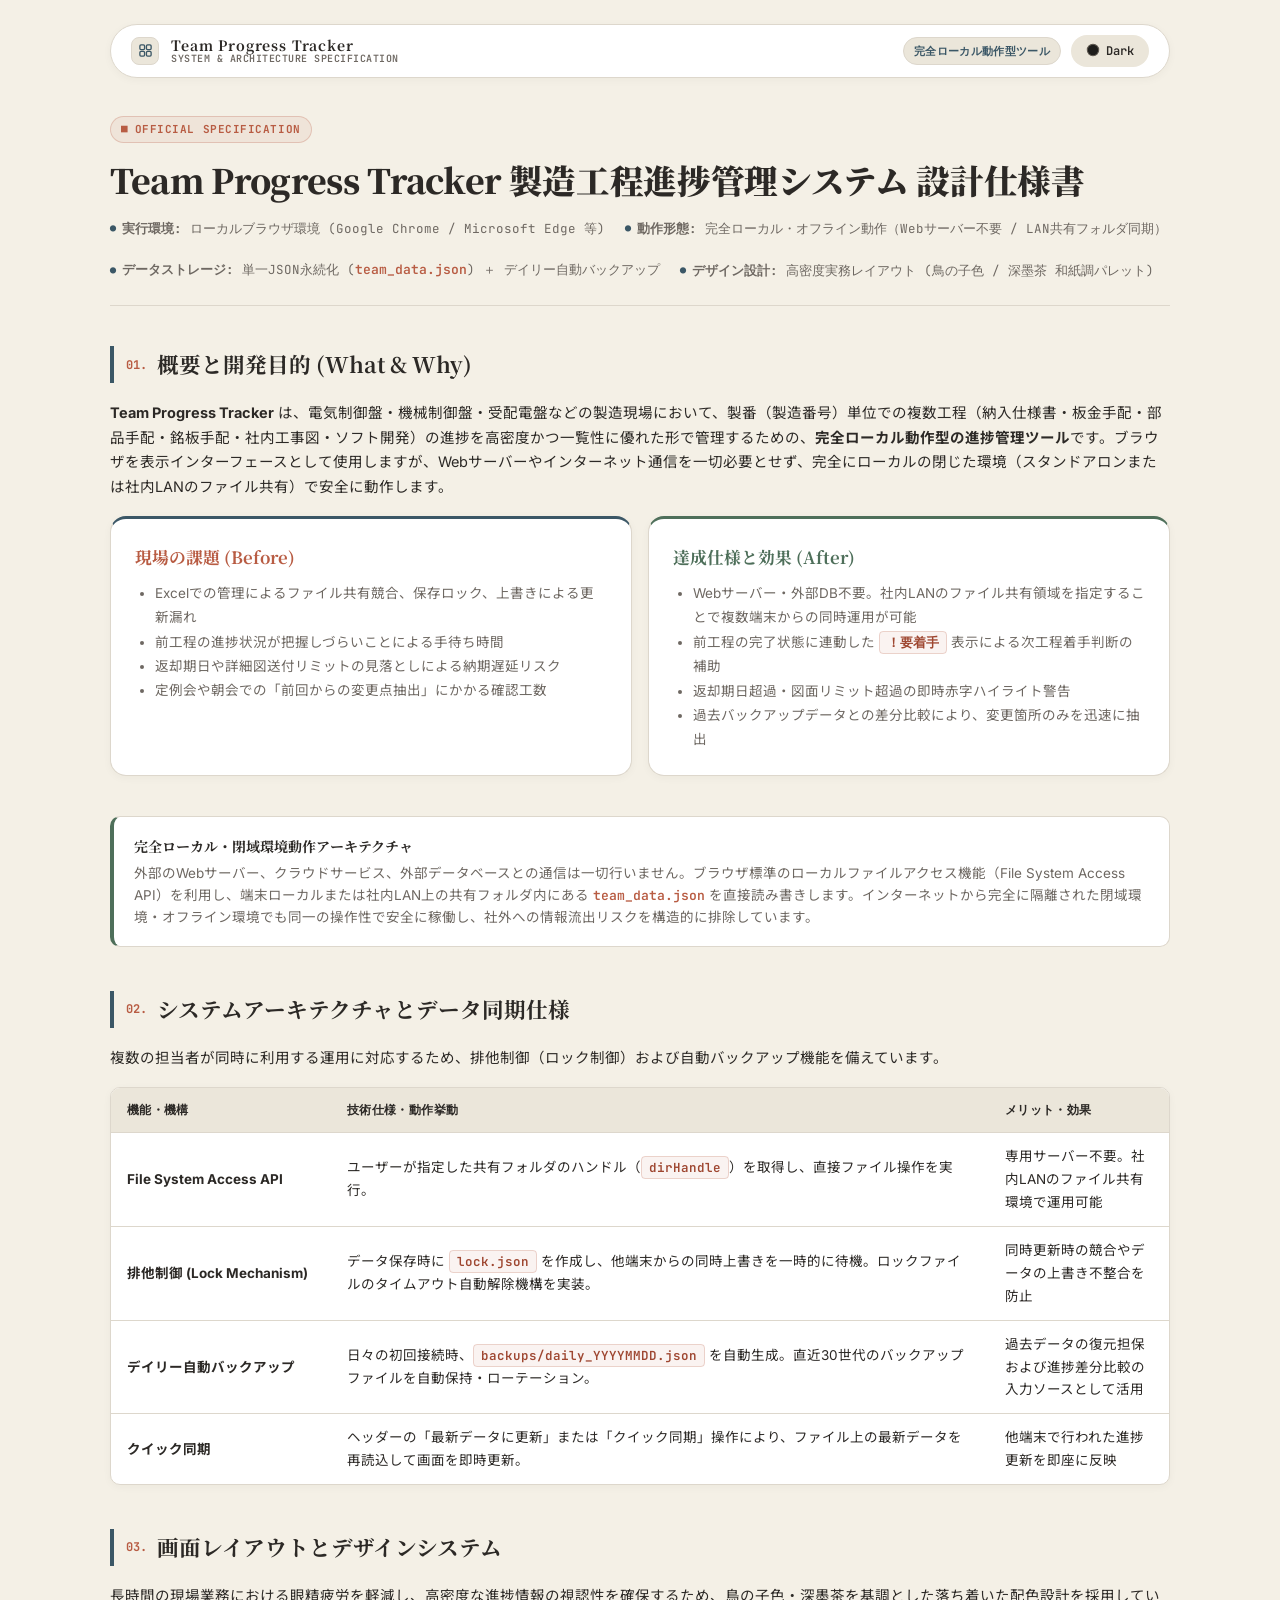
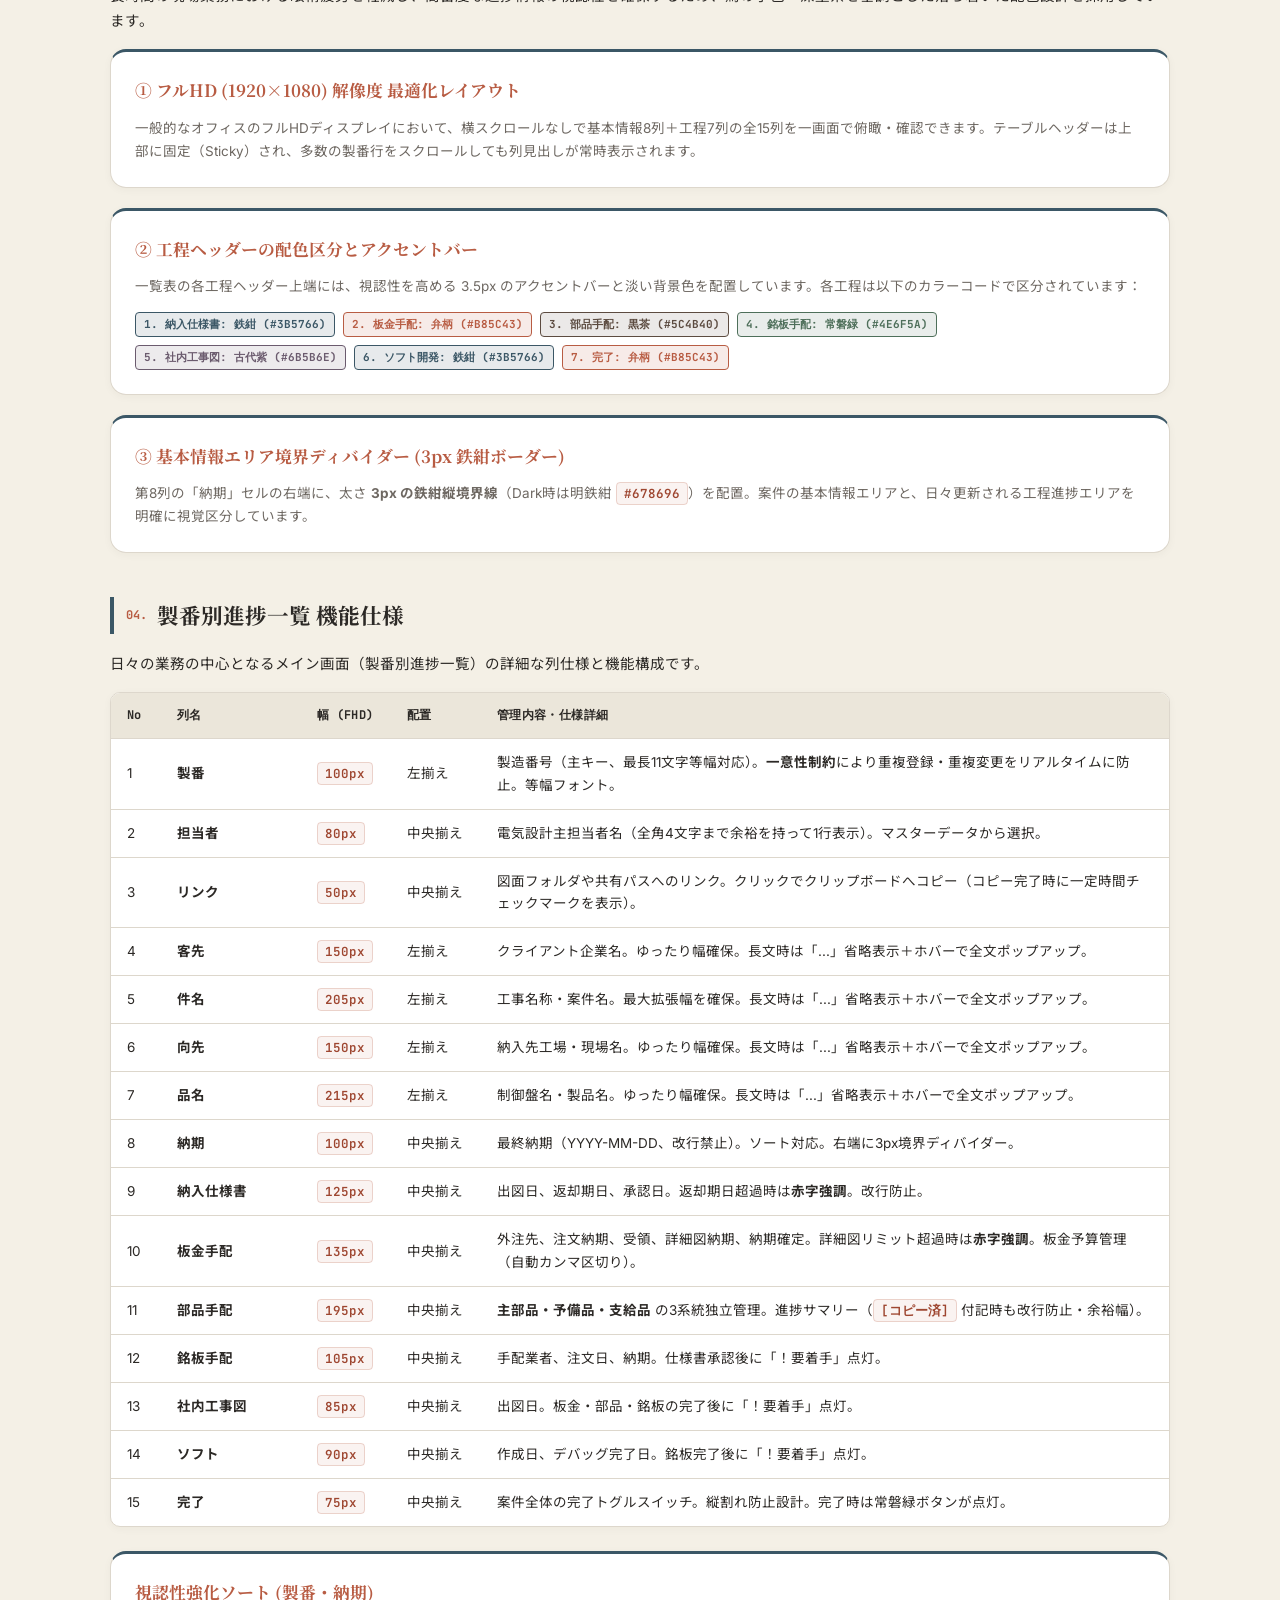
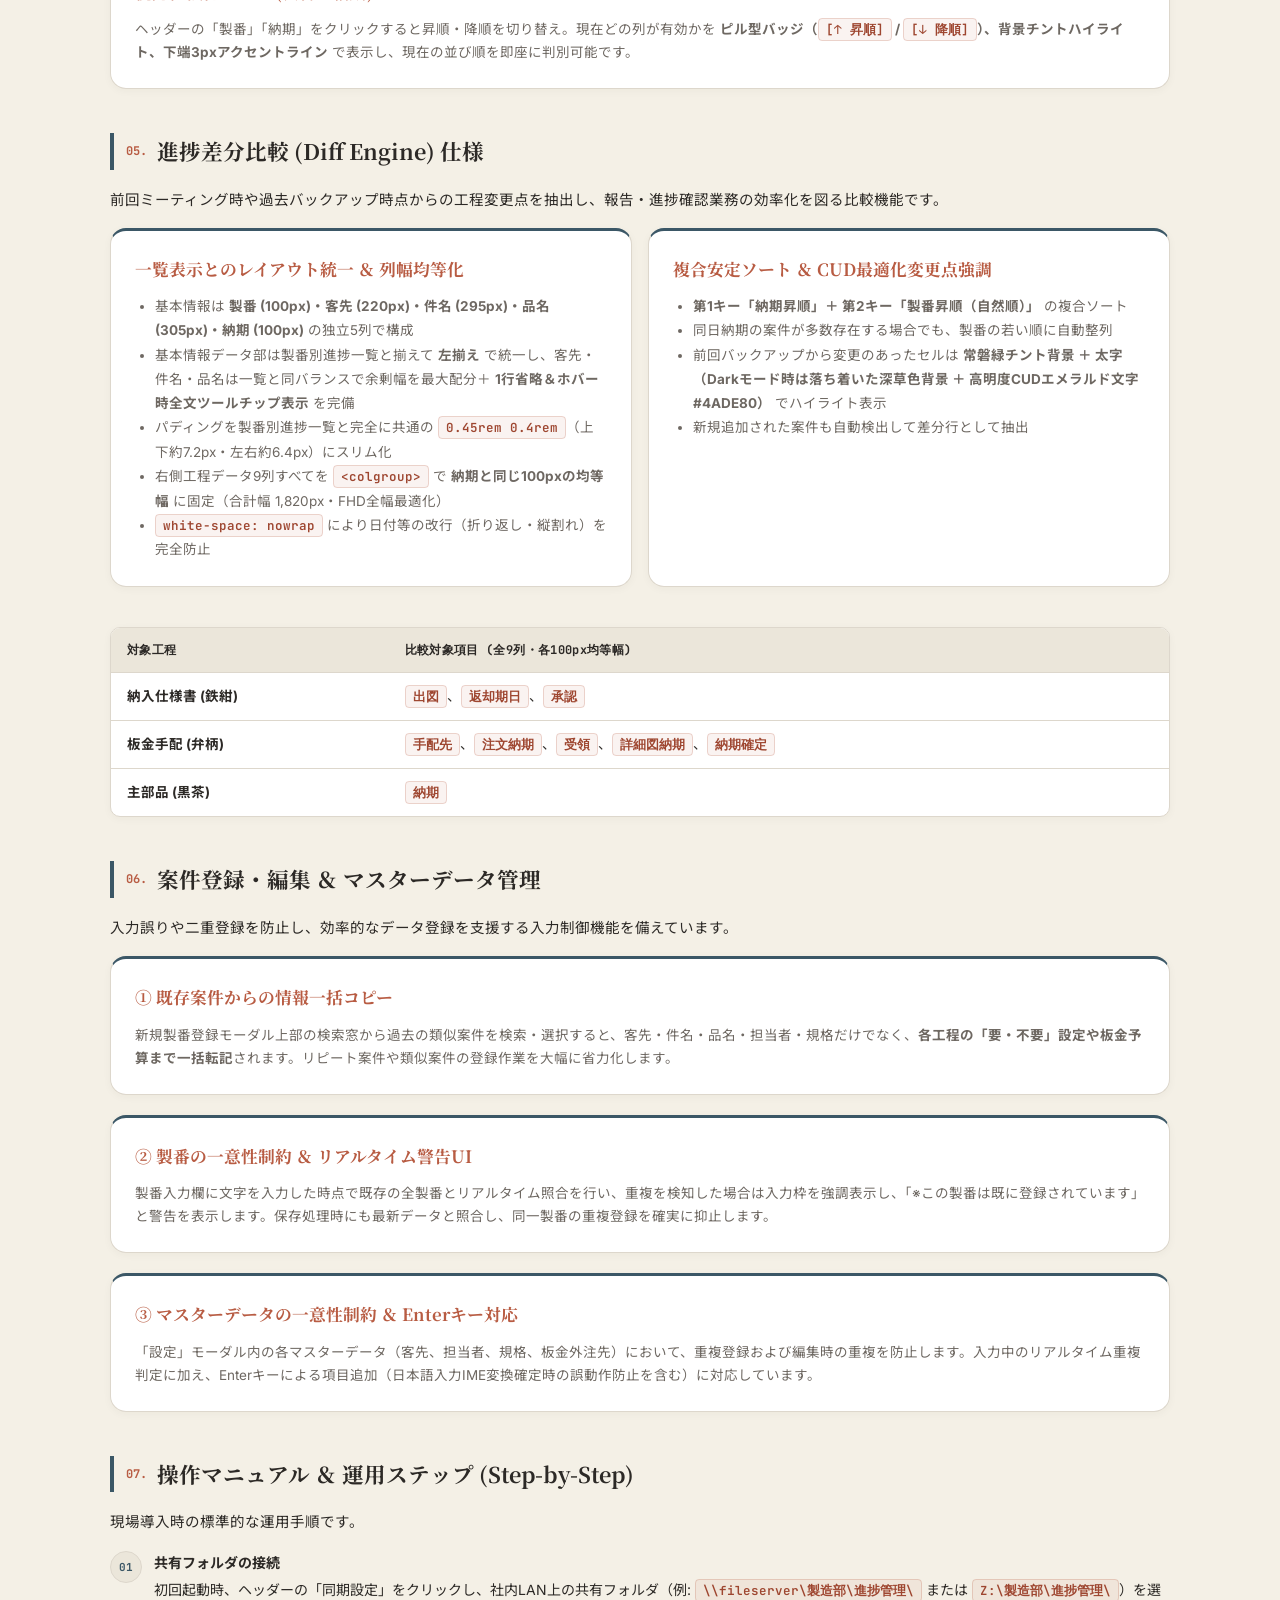
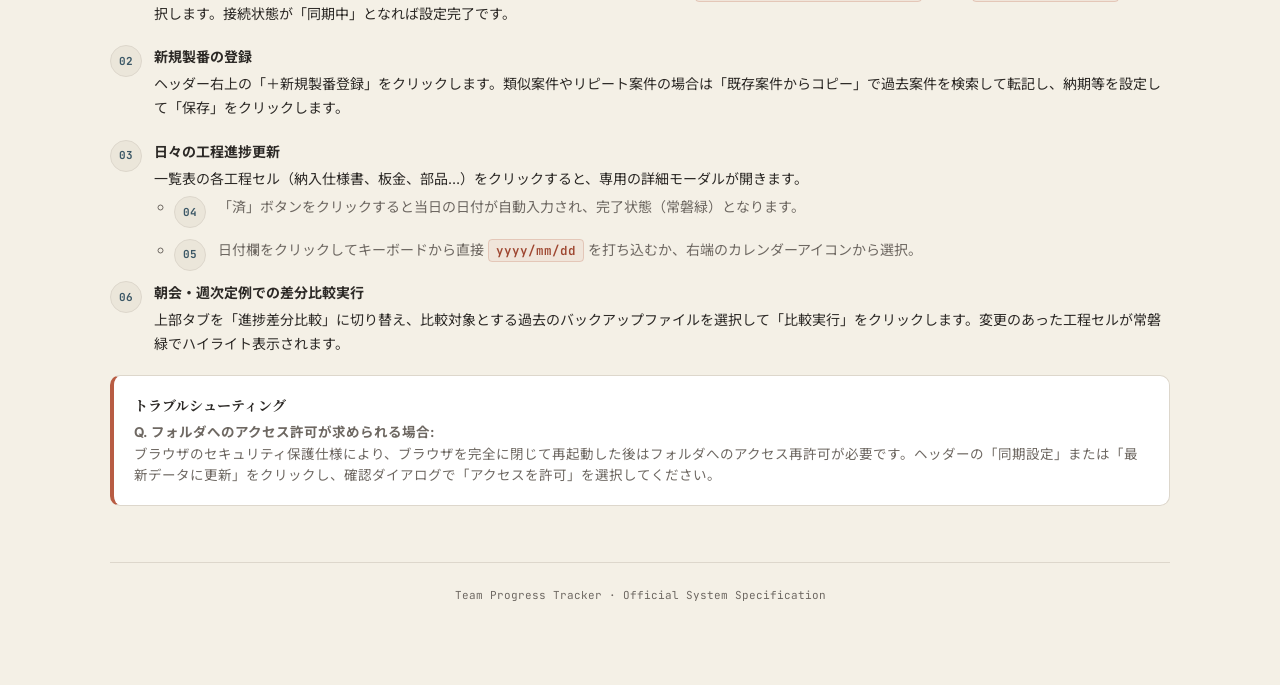
==== commit f920af90: "feat(ui): 担当者列幅の拡大・CUD最適化・進捗差分比較への高密度列幅反映" ====
--- a/docs/SPECIFICATION.html
+++ b/docs/SPECIFICATION.html
@@ -707,98 +707,98 @@
             <tr>
               <td>1</td>
               <td><strong>製番</strong></td>
-              <td><code>110px</code></td>
+              <td><code>100px</code></td>
               <td>左揃え</td>
-              <td>製造番号（主キー）。<strong>一意性制約</strong>により重複登録・重複変更をリアルタイムに防止。等幅フォント。</td>
+              <td>製造番号（主キー、最長11文字等幅対応）。<strong>一意性制約</strong>により重複登録・重複変更をリアルタイムに防止。等幅フォント。</td>
             </tr>
             <tr>
               <td>2</td>
               <td><strong>担当者</strong></td>
-              <td><code>75px</code></td>
+              <td><code>80px</code></td>
               <td>中央揃え</td>
-              <td>電気設計主担当者名。マスターデータから選択。</td>
+              <td>電気設計主担当者名（全角4文字まで余裕を持って1行表示）。マスターデータから選択。</td>
             </tr>
             <tr>
               <td>3</td>
               <td><strong>リンク</strong></td>
-              <td><code>65px</code></td>
+              <td><code>50px</code></td>
               <td>中央揃え</td>
               <td>図面フォルダや共有パスへのリンク。クリックでクリップボードへコピー（コピー完了時に一定時間チェックマークを表示）。</td>
             </tr>
             <tr>
               <td>4</td>
               <td><strong>客先</strong></td>
-              <td><code>110px</code></td>
+              <td><code>150px</code></td>
               <td>左揃え</td>
-              <td>クライアント企業名。文字あふれ時は「...」で省略表示。</td>
+              <td>クライアント企業名。ゆったり幅確保。長文時は「...」省略表示＋ホバーで全文ポップアップ。</td>
             </tr>
             <tr>
               <td>5</td>
               <td><strong>件名</strong></td>
-              <td><code>165px</code></td>
+              <td><code>205px</code></td>
               <td>左揃え</td>
-              <td>工事名称・案件名。十分な表示幅を確保。</td>
+              <td>工事名称・案件名。最大拡張幅を確保。長文時は「...」省略表示＋ホバーで全文ポップアップ。</td>
             </tr>
             <tr>
               <td>6</td>
               <td><strong>向先</strong></td>
-              <td><code>110px</code></td>
+              <td><code>150px</code></td>
               <td>左揃え</td>
-              <td>納入先工場・現場名。</td>
+              <td>納入先工場・現場名。ゆったり幅確保。長文時は「...」省略表示＋ホバーで全文ポップアップ。</td>
             </tr>
             <tr>
               <td>7</td>
               <td><strong>品名</strong></td>
-              <td><code>140px</code></td>
+              <td><code>215px</code></td>
               <td>左揃え</td>
-              <td>制御盤名・製品名。</td>
+              <td>制御盤名・製品名。ゆったり幅確保。長文時は「...」省略表示＋ホバーで全文ポップアップ。</td>
             </tr>
             <tr>
               <td>8</td>
               <td><strong>納期</strong></td>
-              <td><code>110px</code></td>
+              <td><code>100px</code></td>
               <td>中央揃え</td>
-              <td>最終納期（YYYY-MM-DD）。ソート対応。右端に3px境界ディバイダー。</td>
+              <td>最終納期（YYYY-MM-DD、改行禁止）。ソート対応。右端に3px境界ディバイダー。</td>
             </tr>
             <tr>
               <td>9</td>
               <td><strong>納入仕様書</strong></td>
-              <td><code>145px</code></td>
+              <td><code>125px</code></td>
               <td>中央揃え</td>
-              <td>出図日、返却期日、承認日。返却期日超過時は<strong>赤字強調</strong>。</td>
+              <td>出図日、返却期日、承認日。返却期日超過時は<strong>赤字強調</strong>。改行防止。</td>
             </tr>
             <tr>
               <td>10</td>
               <td><strong>板金手配</strong></td>
-              <td><code>155px</code></td>
+              <td><code>135px</code></td>
               <td>中央揃え</td>
               <td>外注先、注文納期、受領、詳細図納期、納期確定。詳細図リミット超過時は<strong>赤字強調</strong>。板金予算管理（自動カンマ区切り）。</td>
             </tr>
             <tr>
               <td>11</td>
               <td><strong>部品手配</strong></td>
-              <td><code>160px</code></td>
+              <td><code>195px</code></td>
               <td>中央揃え</td>
-              <td><strong>主部品・予備品・支給品</strong> の3系統独立管理。進捗サマリー（<code>納期(主部品): 日付</code>、<code>不要(予備品)</code>、<code>[コピー済]</code> 等）。</td>
+              <td><strong>主部品・予備品・支給品</strong> の3系統独立管理。進捗サマリー（<code>[コピー済]</code> 付記時も改行防止・余裕幅）。</td>
             </tr>
             <tr>
               <td>12</td>
               <td><strong>銘板手配</strong></td>
-              <td><code>120px</code></td>
+              <td><code>105px</code></td>
               <td>中央揃え</td>
               <td>手配業者、注文日、納期。仕様書承認後に「！要着手」点灯。</td>
             </tr>
             <tr>
               <td>13</td>
               <td><strong>社内工事図</strong></td>
-              <td><code>110px</code></td>
+              <td><code>85px</code></td>
               <td>中央揃え</td>
               <td>出図日。板金・部品・銘板の完了後に「！要着手」点灯。</td>
             </tr>
             <tr>
               <td>14</td>
-              <td><strong>ソフト開発</strong></td>
-              <td><code>110px</code></td>
+              <td><strong>ソフト</strong></td>
+              <td><code>90px</code></td>
               <td>中央揃え</td>
               <td>作成日、デバッグ完了日。銘板完了後に「！要着手」点灯。</td>
             </tr>
@@ -807,7 +807,7 @@
               <td><strong>完了</strong></td>
               <td><code>75px</code></td>
               <td>中央揃え</td>
-              <td>案件全体の完了トグルスイッチ。完了時は常磐緑ボタンが点灯。</td>
+              <td>案件全体の完了トグルスイッチ。縦割れ防止設計。完了時は常磐緑ボタンが点灯。</td>
             </tr>
           </tbody>
         </table>
@@ -832,18 +832,19 @@
         <div class="card">
           <h3 style="margin-top:0;">一覧表示とのレイアウト統一 ＆ 列幅均等化</h3>
           <ul style="padding-left: 20px; font-size: 13.5px; color: var(--text-muted); line-height: 1.8;">
-            <li>基本情報は <strong>製番・客先・件名・品名・納期</strong> の独立5列で構成</li>
-            <li>基本情報データ部は製番別進捗一覧と揃えて <strong>左揃え</strong> で統一</li>
-            <li>右側工程データ9列すべてを <code>&lt;colgroup&gt;</code> で <strong>120px の均等幅</strong> に固定</li>
-            <li><code>white-space: nowrap</code> により日付等の改行（折り返し）を防止</li>
+            <li>基本情報は <strong>製番 (100px)・客先 (220px)・件名 (295px)・品名 (305px)・納期 (100px)</strong> の独立5列で構成</li>
+            <li>基本情報データ部は製番別進捗一覧と揃えて <strong>左揃え</strong> で統一し、客先・件名・品名は一覧と同バランスで余剰幅を最大配分＋ <strong>1行省略＆ホバー時全文ツールチップ表示</strong> を完備</li>
+            <li>パディングを製番別進捗一覧と完全に共通の <code>0.45rem 0.4rem</code>（上下約7.2px・左右約6.4px）にスリム化</li>
+            <li>右側工程データ9列すべてを <code>&lt;colgroup&gt;</code> で <strong>納期と同じ100pxの均等幅</strong> に固定（合計幅 1,820px・FHD全幅最適化）</li>
+            <li><code>white-space: nowrap</code> により日付等の改行（折り返し・縦割れ）を完全防止</li>
           </ul>
         </div>
         <div class="card">
-          <h3 style="margin-top:0;">複合安定ソート ＆ 変更点強調</h3>
+          <h3 style="margin-top:0;">複合安定ソート ＆ CUD最適化変更点強調</h3>
           <ul style="padding-left: 20px; font-size: 13.5px; color: var(--text-muted); line-height: 1.8;">
             <li><strong>第1キー「納期昇順」＋ 第2キー「製番昇順（自然順）」</strong> の複合ソート</li>
             <li>同日納期の案件が多数存在する場合でも、製番の若い順に自動整列</li>
-            <li>前回バックアップから変更のあったセルは <strong>常磐緑チント背景 ＋ 太字</strong> でハイライト表示</li>
+            <li>前回バックアップから変更のあったセルは <strong>常磐緑チント背景 ＋ 太字（Darkモード時は落ち着いた深草色背景 ＋ 高明度CUDエメラルド文字 #4ADE80）</strong> でハイライト表示</li>
             <li>新規追加された案件も自動検出して差分行として抽出</li>
           </ul>
         </div>
@@ -854,7 +855,7 @@
           <thead>
             <tr>
               <th>対象工程</th>
-              <th>比較対象項目 (全9列・各120px均等幅)</th>
+              <th>比較対象項目 (全9列・各100px均等幅)</th>
             </tr>
           </thead>
           <tbody>
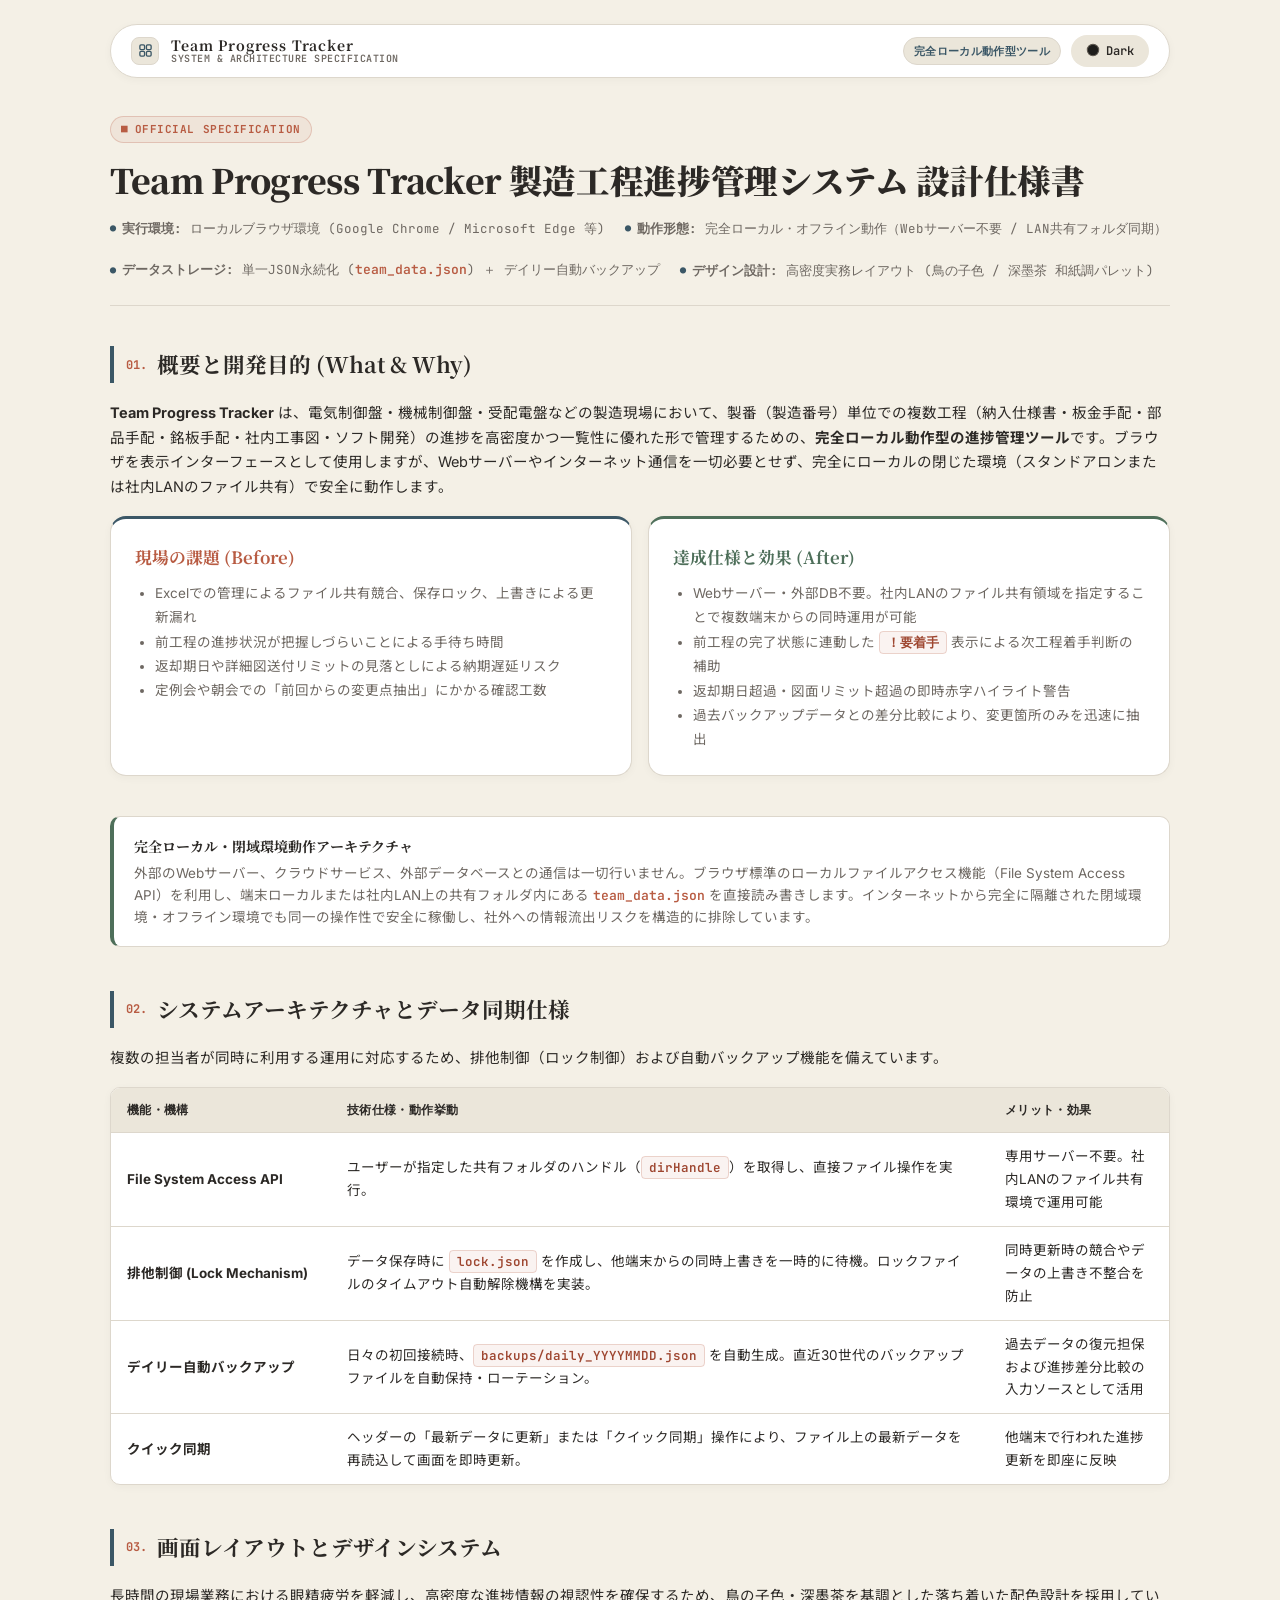
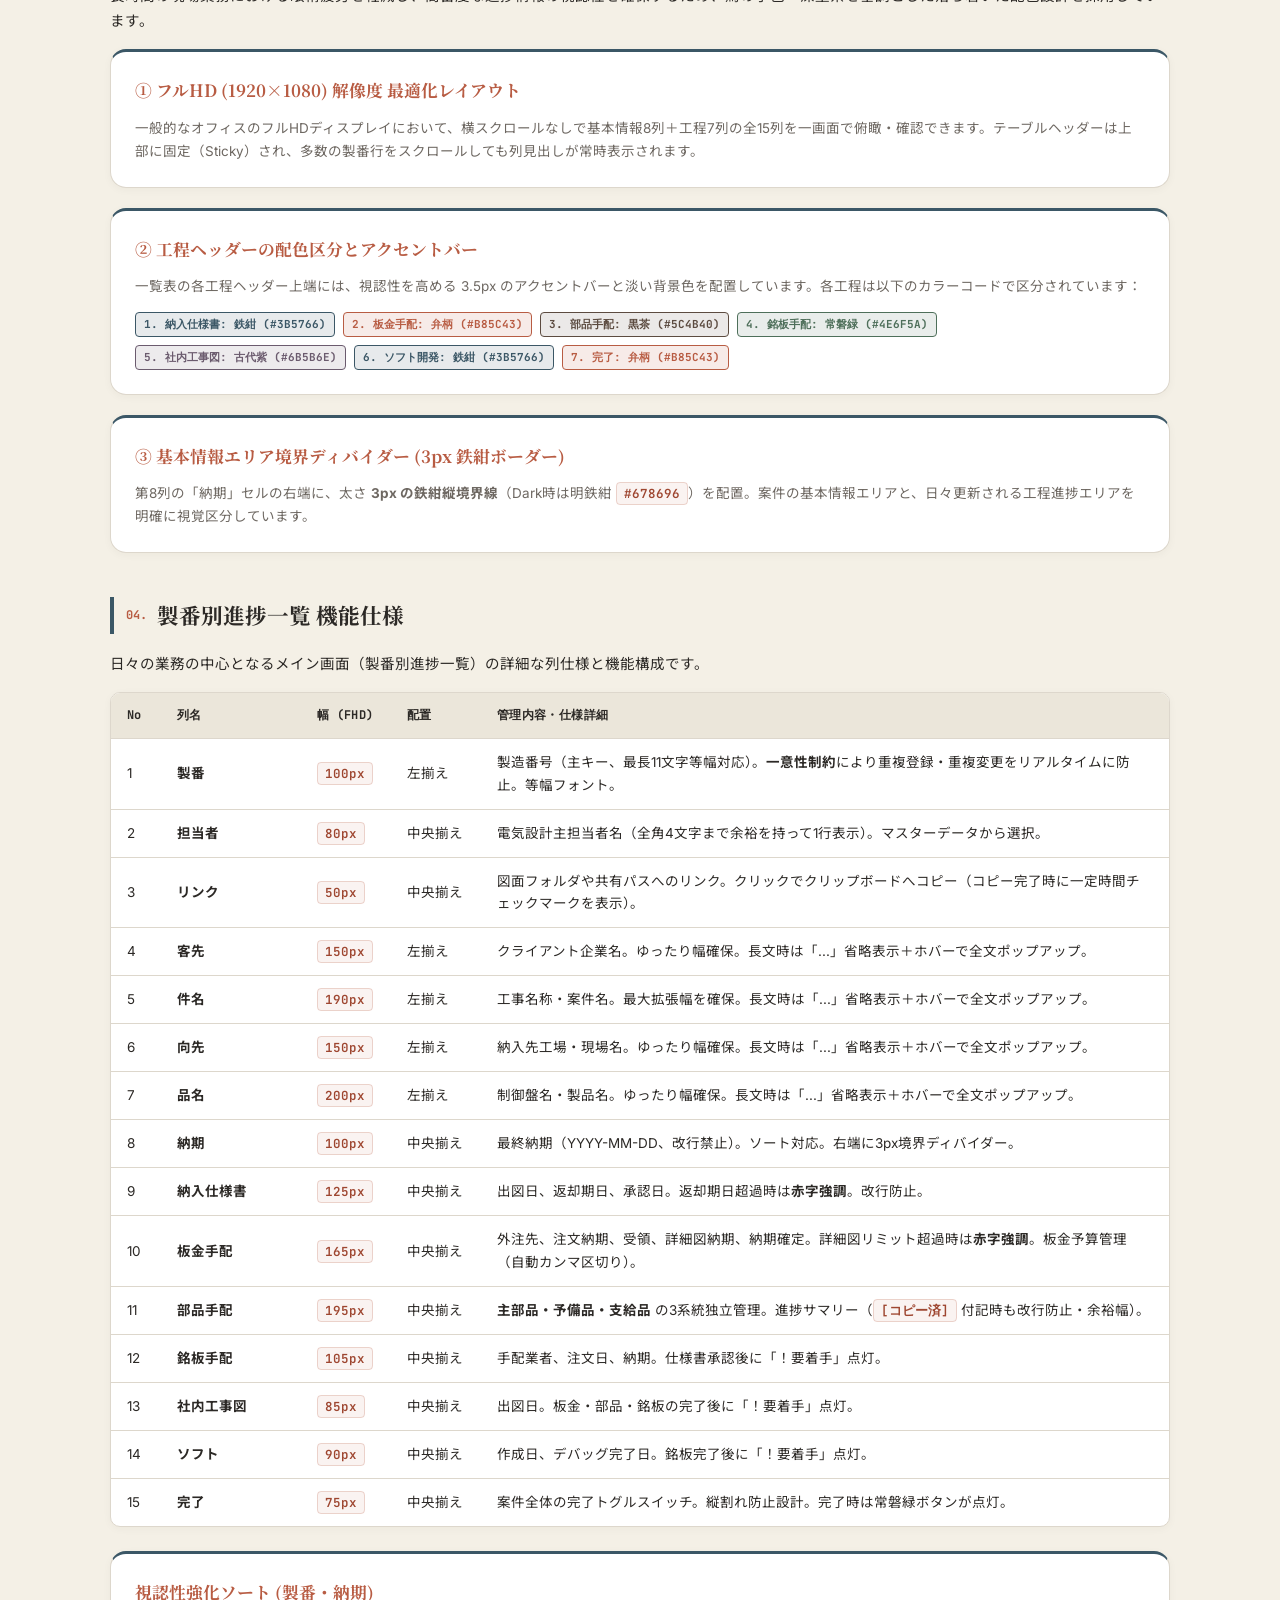
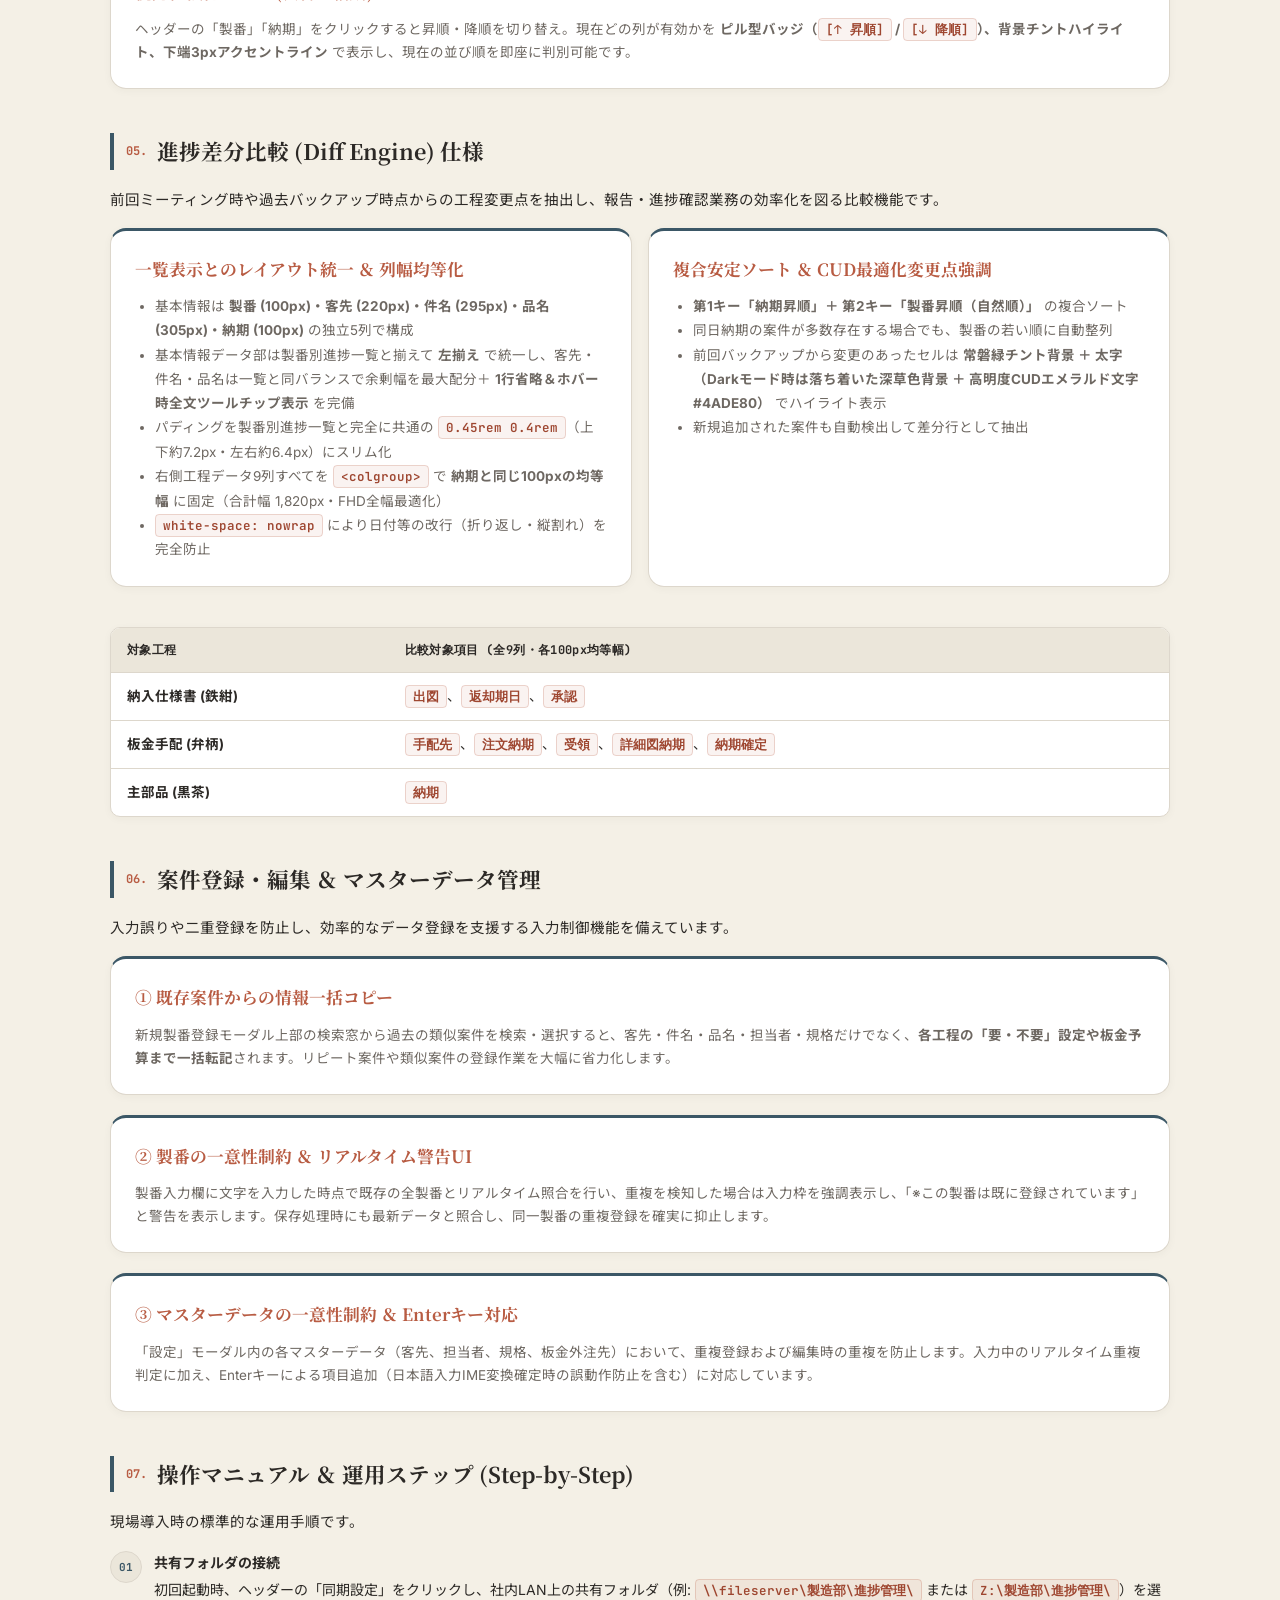
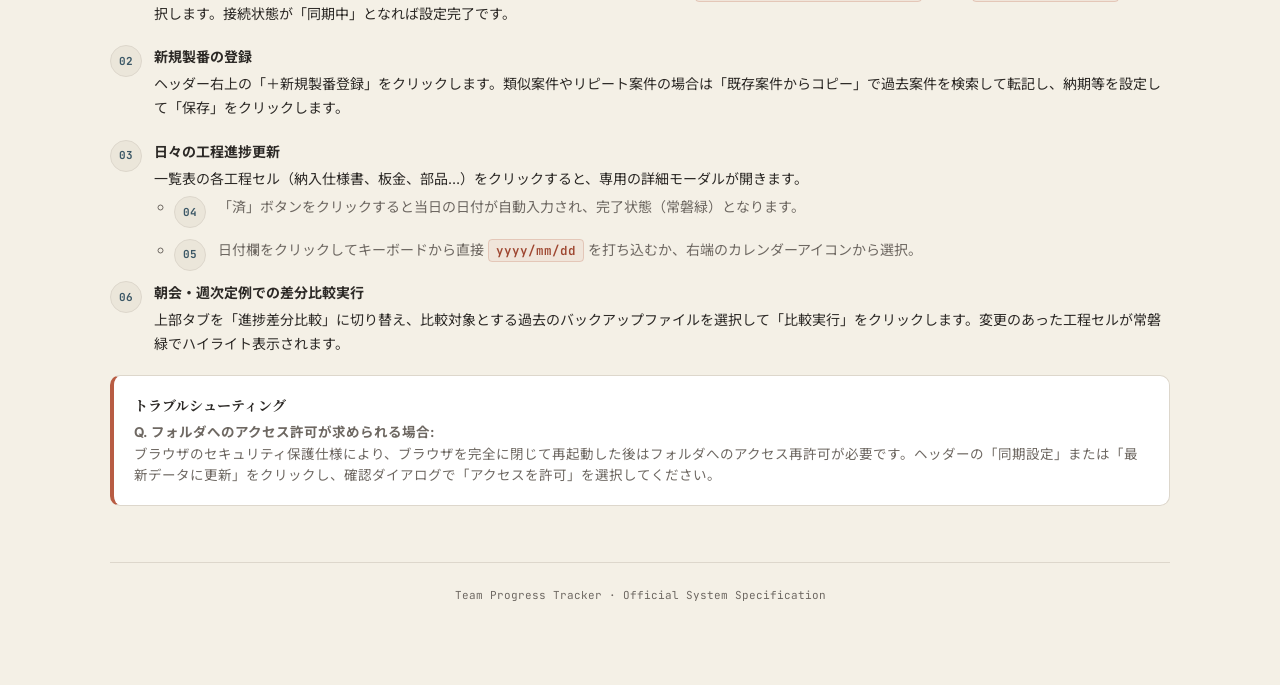
==== commit 6543229a: "feat(ui): タイポグラフィ・日付フォーマット統一・板金手配列幅拡大および取扱仕様書タブの統合" ====
--- a/docs/SPECIFICATION.html
+++ b/docs/SPECIFICATION.html
@@ -735,7 +735,7 @@
             <tr>
               <td>5</td>
               <td><strong>件名</strong></td>
-              <td><code>205px</code></td>
+              <td><code>190px</code></td>
               <td>左揃え</td>
               <td>工事名称・案件名。最大拡張幅を確保。長文時は「...」省略表示＋ホバーで全文ポップアップ。</td>
             </tr>
@@ -749,7 +749,7 @@
             <tr>
               <td>7</td>
               <td><strong>品名</strong></td>
-              <td><code>215px</code></td>
+              <td><code>200px</code></td>
               <td>左揃え</td>
               <td>制御盤名・製品名。ゆったり幅確保。長文時は「...」省略表示＋ホバーで全文ポップアップ。</td>
             </tr>
@@ -770,7 +770,7 @@
             <tr>
               <td>10</td>
               <td><strong>板金手配</strong></td>
-              <td><code>135px</code></td>
+              <td><code>165px</code></td>
               <td>中央揃え</td>
               <td>外注先、注文納期、受領、詳細図納期、納期確定。詳細図リミット超過時は<strong>赤字強調</strong>。板金予算管理（自動カンマ区切り）。</td>
             </tr>
